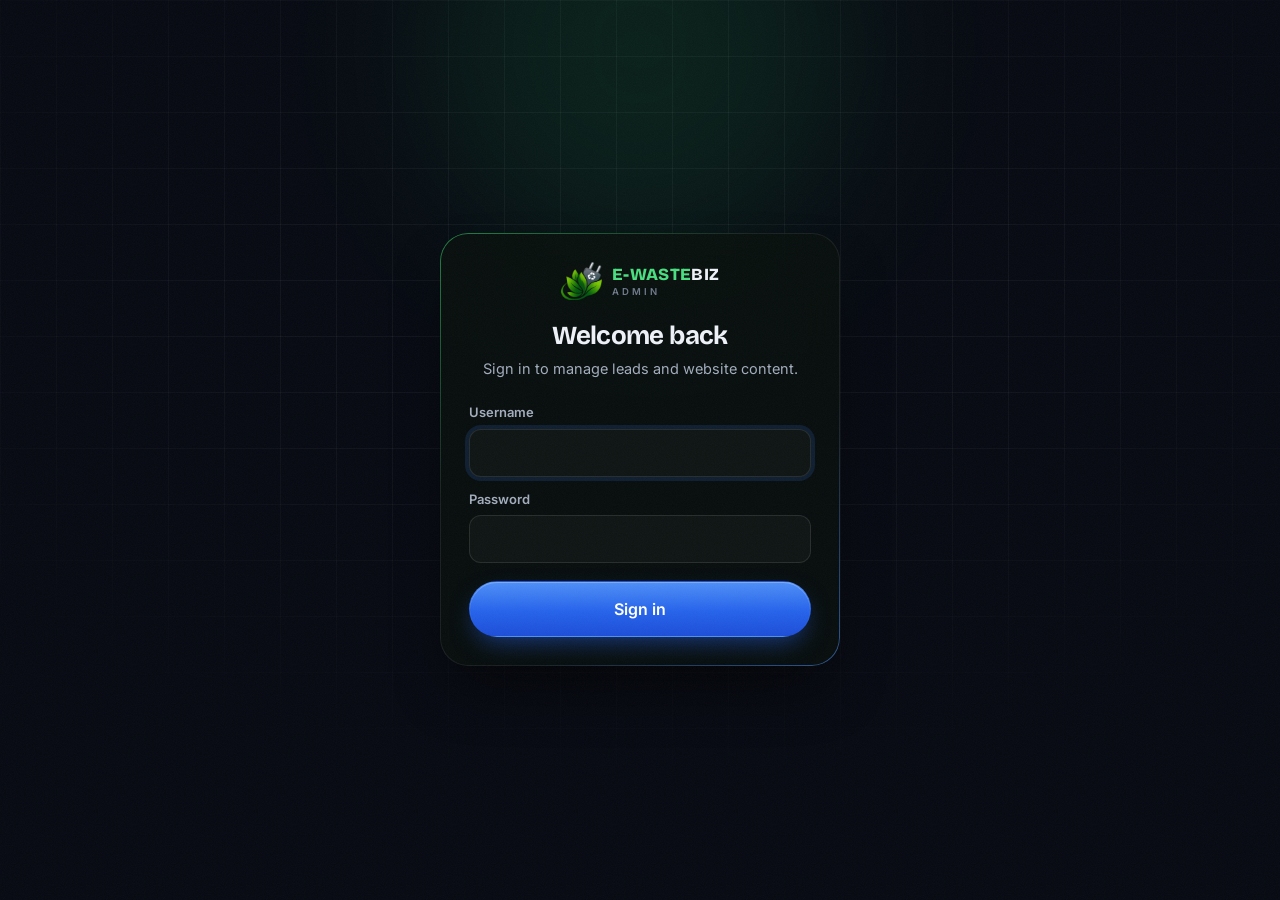
==== admin/index.html @ ce3c7e49 "first commit" ====
<!doctype html>
<html lang="en">
<head>
  <meta charset="utf-8">
  <meta name="viewport" content="width=device-width, initial-scale=1, viewport-fit=cover">
  <title>Admin · E-WasteBiz</title>
  <meta name="robots" content="noindex, nofollow">
  <link rel="icon" type="image/png" href="../assets/img/favicon.png">
  <script>var t="dark";try{t=localStorage.getItem("ewb-theme")||"dark"}catch(e){}document.documentElement.dataset.theme=t</script>
  <link rel="preconnect" href="https://fonts.googleapis.com">
  <link rel="preconnect" href="https://fonts.gstatic.com" crossorigin>
  <link href="https://fonts.googleapis.com/css2?family=Bricolage+Grotesque:opsz,wght@12..96,600;12..96,700;12..96,800&family=Instrument+Serif:ital@0;1&family=Inter:wght@400;500;600;700&display=swap" rel="stylesheet">
  <link rel="stylesheet" href="../assets/css/style.css">
  <link rel="stylesheet" href="../assets/css/admin.css">
</head>
<body class="admin" data-page="admin">

  <!-- Login -->
  <section class="login-wrap" id="login" hidden>
    <div class="bg-grid"></div>
    <div class="glow-orb" style="width:420px;height:420px;left:50%;top:-160px;transform:translateX(-50%);background:rgba(34,197,94,.22)"></div>
    <div class="form-card login-card">
      <a class="brand" href="../index.html">
        <img class="logo-l" src="../assets/img/logo-icon.png" alt="" width="40">
        <img class="logo-d" src="../assets/img/logo-icon-dark.png" alt="" width="40">
        <span class="brand-text"><b>E-WASTE<span>BIZ</span></b><small>Admin</small></span>
      </a>
      <h1>Welcome back</h1>
      <p class="sub">Sign in to manage leads and website content.</p>
      <form id="loginForm" novalidate>
        <div class="field"><label for="lu">Username</label><input class="input" id="lu" name="username" autocomplete="username" required></div>
        <div class="field"><label for="lp">Password</label><input class="input" id="lp" name="password" type="password" autocomplete="current-password" required></div>
        <button class="btn btn--primary btn--lg btn--block" type="submit" style="margin-top:18px"><span class="spinner"></span>Sign in</button>
        <div class="form-msg" role="alert"></div>
      </form>
    </div>
  </section>

  <!-- App -->
  <div class="shell" id="app" hidden>
    <aside class="side">
      <a class="brand" href="../index.html" target="_blank" rel="noopener">
        <img class="logo-l" src="../assets/img/logo-icon.png" alt="" width="36">
        <img class="logo-d" src="../assets/img/logo-icon-dark.png" alt="" width="36">
        <span class="brand-text"><b>E-WASTE<span>BIZ</span></b><small>Admin panel</small></span>
      </a>
      <div class="side-label">Sales</div>
      <a class="tab" href="#overview" data-tab="overview"></a>
      <a class="tab" href="#leads" data-tab="leads"></a>
      <div class="side-label">Website</div>
      <a class="tab" href="#content" data-tab="content"></a>
      <a class="tab" href="#certificates" data-tab="certificates"></a>
      <a class="tab" href="#testimonials" data-tab="testimonials"></a>
      <a class="tab" href="#faqs" data-tab="faqs"></a>
      <a class="tab" href="#clients" data-tab="clients"></a>
      <a class="tab" href="#partners" data-tab="partners"></a>
      <a class="tab" href="#gallery" data-tab="gallery"></a>
      <div class="side-label">Account</div>
      <a class="tab" href="#settings" data-tab="settings"></a>
      <div class="side-foot">
        <a class="btn btn--ghost btn--sm btn--block" href="../index.html" target="_blank" rel="noopener">View website ↗</a>
        <button class="btn btn--ghost btn--sm btn--block" id="logout" type="button">Log out</button>
      </div>
    </aside>

    <div class="main">
      <header class="topbar">
        <h1 id="viewTitle">Overview</h1>
        <div class="actions">
          <button class="btn btn--ghost btn--sm hide-m" id="refresh" type="button">Refresh</button>
          <button class="icon-btn theme-toggle" type="button" aria-label="Toggle dark mode"></button>
          <a class="icon-btn" href="../index.html" target="_blank" rel="noopener" aria-label="View website" id="viewSite"></a>
          <button class="icon-btn" id="logoutM" type="button" aria-label="Log out" style="display:none"></button>
        </div>
      </header>
      <div class="content" id="view"></div>
    </div>
    <nav class="mob-tabs" id="mobTabs"></nav>
  </div>

  <aside class="drawer" id="drawer" aria-hidden="true"></aside>
  <div class="drawer-bg" id="drawerBg"></div>
  <div class="chart-tip" id="tip"></div>
  <div class="toasts" id="toasts"></div>

  <script src="../assets/js/main.js"></script>
  <script src="../assets/js/admin.js" defer></script>
</body>
</html>
---- assets/css/style.css ----
/* =========================================================
   E-WasteBiz Enterprises — Design System
   Light / Dark themes · Aceternity-inspired components
   ========================================================= */

:root {
  --font-sans: "Inter", system-ui, -apple-system, "Segoe UI", Roboto, sans-serif;
  --font-display: "Bricolage Grotesque", "Inter", system-ui, sans-serif;

  --green-300: #86efac;
  --green-400: #4ade80;
  --green-500: #22c55e;
  --green-600: #16a34a;
  --green-700: #15803d;
  --lime: #84cc16;
  --blue-400: #60a5fa;
  --blue-500: #3b82f6;
  --blue-600: #2563eb;
  --teal: #14b8a6;

  --grad-brand: linear-gradient(120deg, #16a34a 0%, #22c55e 35%, #14b8a6 65%, #2563eb 100%);
  --grad-text: linear-gradient(100deg, #16a34a, #0ea5a4 50%, #2563eb);

  --radius-sm: 10px;
  --radius: 16px;
  --radius-lg: 24px;
  --radius-xl: 32px;

  --container: 1200px;
  --nav-h: 72px;
  --callbar-h: 0px;
  --ease: cubic-bezier(.22, 1, .36, 1);

  /* Light theme (default) */
  --bg: #f7faf8;
  --bg-elev: #ffffff;
  --bg-soft: #eef4f0;
  --bg-inverse: #06110b;
  --text: #0b1510;
  --text-2: #3d4a43;
  --text-3: #6b7a72;
  --border: rgba(10, 30, 20, .09);
  --border-strong: rgba(10, 30, 20, .16);
  --grid-line: rgba(10, 40, 25, .07);
  --glass: rgba(255, 255, 255, .72);
  --shadow-sm: 0 1px 2px rgba(10, 30, 20, .06), 0 1px 1px rgba(10, 30, 20, .04);
  --shadow: 0 10px 30px -12px rgba(10, 40, 25, .18), 0 2px 6px rgba(10, 40, 25, .05);
  --shadow-lg: 0 30px 60px -20px rgba(10, 40, 25, .25);
  --accent: var(--green-600);
  --accent-soft: rgba(22, 163, 74, .1);
  --blue-soft: rgba(37, 99, 235, .1);
  --spot: rgba(22, 163, 74, .12);
  --logo-light: block;
  --logo-dark: none;
  color-scheme: light;
}

@media (prefers-color-scheme: dark) {
  :root:not([data-theme="light"]) {
    --bg: #040806;
    --bg-elev: #0a120e;
    --bg-soft: #0d1712;
    --bg-inverse: #f3f7f4;
    --text: #ecf3ee;
    --text-2: #a9b8af;
    --text-3: #75857c;
    --border: rgba(255, 255, 255, .08);
    --border-strong: rgba(255, 255, 255, .15);
    --grid-line: rgba(255, 255, 255, .055);
    --glass: rgba(8, 14, 11, .7);
    --shadow-sm: 0 1px 2px rgba(0, 0, 0, .4);
    --shadow: 0 10px 30px -12px rgba(0, 0, 0, .6);
    --shadow-lg: 0 30px 60px -20px rgba(0, 0, 0, .7);
    --accent: var(--green-400);
    --accent-soft: rgba(74, 222, 128, .1);
    --blue-soft: rgba(96, 165, 250, .12);
    --spot: rgba(74, 222, 128, .1);
    --logo-light: none;
    --logo-dark: block;
    color-scheme: dark;
  }
}

:root[data-theme="dark"] {
  --bg: #040806;
  --bg-elev: #0a120e;
  --bg-soft: #0d1712;
  --bg-inverse: #f3f7f4;
  --text: #ecf3ee;
  --text-2: #a9b8af;
  --text-3: #75857c;
  --border: rgba(255, 255, 255, .08);
  --border-strong: rgba(255, 255, 255, .15);
  --grid-line: rgba(255, 255, 255, .055);
  --glass: rgba(8, 14, 11, .7);
  --shadow-sm: 0 1px 2px rgba(0, 0, 0, .4);
  --shadow: 0 10px 30px -12px rgba(0, 0, 0, .6);
  --shadow-lg: 0 30px 60px -20px rgba(0, 0, 0, .7);
  --accent: var(--green-400);
  --accent-soft: rgba(74, 222, 128, .1);
  --blue-soft: rgba(96, 165, 250, .12);
  --spot: rgba(74, 222, 128, .1);
  --logo-light: none;
  --logo-dark: block;
  color-scheme: dark;
}

/* ---------- Base ---------- */
*, *::before, *::after { box-sizing: border-box; }
html { scroll-behavior: smooth; -webkit-text-size-adjust: 100%; }
body {
  margin: 0;
  font-family: var(--font-sans);
  font-size: 16px;
  line-height: 1.6;
  color: var(--text);
  background: var(--bg);
  -webkit-font-smoothing: antialiased;
  overflow-x: hidden;
  transition: background-color .35s var(--ease), color .35s var(--ease);
}
img, svg { max-width: 100%; display: block; }
a { color: inherit; text-decoration: none; }
button, input, select, textarea { font: inherit; color: inherit; }
::selection { background: rgba(34, 197, 94, .25); }

h1, h2, h3, h4 {
  font-family: var(--font-display);
  line-height: 1.1;
  letter-spacing: -.025em;
  margin: 0;
  font-weight: 700;
}
p { margin: 0; }

.container { width: 100%; max-width: var(--container); margin: 0 auto; padding: 0 20px; }
.section { padding: 110px 0; position: relative; }
.section--tight { padding: 70px 0; }
.section--soft { background: var(--bg-soft); }
.center { text-align: center; }
.sr-only { position: absolute; width: 1px; height: 1px; overflow: hidden; clip: rect(0 0 0 0); white-space: nowrap; }

.grad-text {
  background: var(--grad-text);
  -webkit-background-clip: text;
  background-clip: text;
  color: transparent;
}

/* ---------- Eyebrow / headings ---------- */
.eyebrow {
  display: inline-flex; align-items: center; gap: 8px;
  font-size: 13px; font-weight: 600; letter-spacing: .02em;
  color: var(--accent);
  padding: 6px 14px 6px 10px;
  border-radius: 999px;
  border: 1px solid var(--border);
  background: var(--bg-elev);
  box-shadow: var(--shadow-sm);
}
.eyebrow .dot {
  width: 8px; height: 8px; border-radius: 50%;
  background: var(--green-500);
  box-shadow: 0 0 0 4px rgba(34, 197, 94, .2);
  animation: pulse 2s infinite;
}
@keyframes pulse { 0%,100% { box-shadow: 0 0 0 0 rgba(34,197,94,.45); } 70% { box-shadow: 0 0 0 8px rgba(34,197,94,0); } }

.section-head { max-width: 720px; margin: 0 auto 56px; text-align: center; }
.section-head h2 { font-size: clamp(32px, 4.6vw, 52px); margin: 18px 0 16px; }
.section-head p { color: var(--text-2); font-size: 18px; }
.section-head--left { margin-left: 0; text-align: left; }

/* ---------- Buttons ---------- */
.btn {
  --h: 50px;
  position: relative;
  display: inline-flex; align-items: center; justify-content: center; gap: 10px;
  height: var(--h); padding: 0 24px;
  border-radius: 999px;
  font-weight: 600; font-size: 15px;
  border: 1px solid transparent;
  cursor: pointer;
  white-space: nowrap;
  transition: transform .25s var(--ease), box-shadow .25s var(--ease), background .25s, border-color .25s, color .25s;
}
.btn:active { transform: scale(.97); }
.btn svg { width: 18px; height: 18px; flex: none; }
.btn--primary {
  color: #fff;
  background: linear-gradient(180deg, #22c55e, #15803d);
  box-shadow: 0 1px 0 rgba(255,255,255,.25) inset, 0 10px 24px -8px rgba(22, 163, 74, .6);
}
.btn--primary:hover { transform: translateY(-2px); box-shadow: 0 1px 0 rgba(255,255,255,.25) inset, 0 16px 30px -10px rgba(22, 163, 74, .75); }
.btn--dark {
  color: var(--bg);
  background: var(--text);
}
.btn--dark:hover { transform: translateY(-2px); box-shadow: var(--shadow); }
.btn--ghost {
  background: var(--bg-elev);
  border-color: var(--border-strong);
  color: var(--text);
}
.btn--ghost:hover { border-color: var(--accent); color: var(--accent); }
.btn--sm { --h: 40px; padding: 0 16px; font-size: 14px; }
.btn--lg { --h: 56px; padding: 0 30px; font-size: 16px; }
.btn--block { width: 100%; }

/* Moving border (Aceternity) */
.btn-moving {
  position: relative;
  display: inline-flex;
  padding: 1.5px;
  border-radius: 999px;
  overflow: hidden;
  isolation: isolate;
}
.btn-moving::before {
  content: "";
  position: absolute; inset: -150%;
  background: conic-gradient(from 0deg, transparent 0 70%, #4ade80 80%, #3b82f6 90%, transparent 100%);
  animation: spin 3.2s linear infinite;
  z-index: -1;
}
.btn-moving .btn { background: var(--bg-elev); color: var(--text); border-color: var(--border); }
.btn-moving .btn:hover { color: var(--accent); }
@keyframes spin { to { transform: rotate(360deg); } }

/* ---------- Mobile call bar ---------- */
.callbar {
  display: none;
  position: fixed; top: 0; left: 0; right: 0;
  z-index: 60;
  height: 46px;
  background: linear-gradient(90deg, #15803d, #16a34a 50%, #1d4ed8);
  color: #fff;
  font-size: 14px; font-weight: 600;
}
.callbar .container { height: 100%; display: flex; align-items: center; justify-content: space-between; gap: 10px; }
.callbar a.num { display: inline-flex; align-items: center; gap: 8px; }
.callbar a.num svg { width: 16px; height: 16px; }
.callbar .call-now {
  background: #fff; color: #15803d;
  padding: 6px 14px; border-radius: 999px; font-size: 13px; font-weight: 700;
  display: inline-flex; align-items: center; gap: 6px;
  animation: ring 2.4s infinite;
}
@keyframes ring { 0%,80%,100% { transform: none; } 84% { transform: rotate(-5deg); } 88% { transform: rotate(5deg); } 92% { transform: rotate(-3deg); } }
@media (max-width: 860px) {
  :root { --callbar-h: 46px; }
  .callbar { display: block; }
}

/* ---------- Navbar (resizable, floating) ---------- */
.nav-wrap {
  position: fixed;
  top: calc(var(--callbar-h) + 14px);
  left: 0; right: 0;
  z-index: 50;
  pointer-events: none;
  transition: top .4s var(--ease);
}
.nav {
  pointer-events: auto;
  margin: 0 auto;
  width: min(var(--container), calc(100% - 28px));
  height: 64px;
  display: flex; align-items: center; justify-content: space-between; gap: 16px;
  padding: 0 10px 0 16px;
  border-radius: 20px;
  border: 1px solid transparent;
  transition: width .6s var(--ease), background .4s, border-color .4s, box-shadow .4s, border-radius .4s, height .4s;
}
.nav-wrap.is-scrolled { top: calc(var(--callbar-h) + 10px); }
.nav-wrap.is-scrolled .nav {
  width: min(880px, calc(100% - 20px));
  height: 58px;
  background: var(--glass);
  border-color: var(--border);
  box-shadow: var(--shadow);
  border-radius: 999px;
  backdrop-filter: saturate(160%) blur(16px);
  -webkit-backdrop-filter: saturate(160%) blur(16px);
}
.brand { display: flex; align-items: center; gap: 10px; flex: none; }
.brand img { height: 38px; width: auto; }
.brand .logo-l { display: var(--logo-light); }
.brand .logo-d { display: var(--logo-dark); }
.brand-text { display: flex; flex-direction: column; line-height: 1; }
.brand-text b {
  font-family: var(--font-display); font-size: 19px; letter-spacing: -.03em; font-weight: 800;
  color: var(--green-600);
}
:root[data-theme="dark"] .brand-text b { color: var(--green-400); }
@media (prefers-color-scheme: dark) { :root:not([data-theme="light"]) .brand-text b { color: var(--green-400); } }
.brand-text b span { color: var(--text); }
.brand-text small { font-size: 10.5px; color: var(--text-3); letter-spacing: .12em; text-transform: uppercase; margin-top: 4px; font-weight: 600; }

.nav-links { display: flex; align-items: center; gap: 2px; position: relative; }
.nav-links a {
  position: relative; z-index: 1;
  padding: 8px 14px; border-radius: 999px;
  font-size: 14.5px; font-weight: 500; color: var(--text-2);
  transition: color .2s;
}
.nav-links a:hover, .nav-links a.active { color: var(--text); }
.nav-hover-pill {
  position: absolute; z-index: 0; top: 0; height: 100%;
  border-radius: 999px; background: var(--bg-soft);
  opacity: 0; transition: left .3s var(--ease), width .3s var(--ease), opacity .2s;
  pointer-events: none;
}
.nav-actions { display: flex; align-items: center; gap: 8px; }
.icon-btn {
  width: 40px; height: 40px; border-radius: 50%;
  display: grid; place-items: center;
  border: 1px solid var(--border); background: var(--bg-elev);
  cursor: pointer; transition: transform .3s var(--ease), border-color .2s;
}
.icon-btn:hover { border-color: var(--border-strong); transform: rotate(-12deg); }
.icon-btn svg { width: 18px; height: 18px; }
.theme-toggle .sun { display: none; }
:root[data-theme="dark"] .theme-toggle .sun { display: block; }
:root[data-theme="dark"] .theme-toggle .moon { display: none; }
@media (prefers-color-scheme: dark) {
  :root:not([data-theme="light"]) .theme-toggle .sun { display: block; }
  :root:not([data-theme="light"]) .theme-toggle .moon { display: none; }
}
.nav-phone { display: inline-flex; align-items: center; gap: 8px; font-weight: 600; font-size: 14px; padding: 0 8px; color: var(--text); white-space: nowrap; }
@media (max-width: 1120px) { .nav-phone { display: none; } }
.nav-phone svg { width: 16px; height: 16px; color: var(--accent); }
.menu-btn { display: none; }

.mobile-menu {
  position: fixed; inset: 0; z-index: 70;
  background: var(--bg);
  padding: calc(var(--callbar-h) + 24px) 24px 24px;
  display: flex; flex-direction: column;
  opacity: 0; visibility: hidden;
  transform: translateY(-12px);
  transition: opacity .35s var(--ease), transform .35s var(--ease), visibility .35s;
}
.mobile-menu.open { opacity: 1; visibility: visible; transform: none; }
.mobile-menu .mm-head { display: flex; justify-content: space-between; align-items: center; margin-bottom: 28px; }
.mobile-menu nav a {
  display: block; font-family: var(--font-display); font-size: 30px; font-weight: 700;
  padding: 12px 0; border-bottom: 1px solid var(--border);
  opacity: 0; transform: translateY(10px);
  transition: opacity .4s var(--ease), transform .4s var(--ease), color .2s;
}
.mobile-menu.open nav a { opacity: 1; transform: none; }
.mobile-menu nav a:hover { color: var(--accent); }
.mobile-menu .mm-cta { margin-top: auto; display: grid; gap: 10px; }

@media (max-width: 980px) {
  .nav-links, .nav-phone { display: none; }
  .menu-btn { display: grid; }
}
@media (max-width: 860px) {
  .nav-actions .btn-cta { display: none; }
  .brand img { height: 32px; }
  .brand-text b { font-size: 17px; }
  .nav-wrap.is-scrolled .nav { border-radius: 18px; }
}

/* ---------- Backgrounds ---------- */
.bg-grid {
  position: absolute; inset: 0;
  background-image:
    linear-gradient(to right, var(--grid-line) 1px, transparent 1px),
    linear-gradient(to bottom, var(--grid-line) 1px, transparent 1px);
  background-size: 56px 56px;
  -webkit-mask-image: radial-gradient(ellipse 70% 60% at 50% 30%, #000 40%, transparent 100%);
  mask-image: radial-gradient(ellipse 70% 60% at 50% 30%, #000 40%, transparent 100%);
  pointer-events: none;
}
.bg-dots {
  position: absolute; inset: 0;
  background-image: radial-gradient(var(--grid-line) 1.3px, transparent 1.3px);
  background-size: 22px 22px;
  -webkit-mask-image: radial-gradient(ellipse 60% 60% at 50% 50%, #000 30%, transparent 100%);
  mask-image: radial-gradient(ellipse 60% 60% at 50% 50%, #000 30%, transparent 100%);
  pointer-events: none;
}
.spotlight {
  position: absolute; pointer-events: none;
  top: -40%; left: -10%;
  width: 140%; height: 170%;
  opacity: 0;
  animation: spotlight 2.2s var(--ease) .4s forwards;
}
@keyframes spotlight {
  0% { opacity: 0; transform: translate(-72%, -62%) scale(.5); }
  100% { opacity: 1; transform: translate(-50%, -40%) scale(1); }
}
.glow-orb {
  position: absolute; border-radius: 50%; filter: blur(80px); pointer-events: none;
  opacity: .55;
}

/* ---------- Hero ---------- */
.hero {
  position: relative;
  padding: calc(var(--callbar-h) + 150px) 0 90px;
  overflow: hidden;
  isolation: isolate;
}
.hero-inner {
  display: grid;
  grid-template-columns: 1.15fr .85fr;
  gap: 56px;
  align-items: center;
}
.hero h1 {
  font-size: clamp(40px, 6.2vw, 76px);
  margin: 22px 0 22px;
  font-weight: 800;
}
.hero .lead { font-size: clamp(17px, 1.6vw, 20px); color: var(--text-2); max-width: 600px; }
.hero-cta { display: flex; flex-wrap: wrap; gap: 12px; margin-top: 34px; }
.hero-trust { margin-top: 36px; display: flex; flex-wrap: wrap; gap: 10px 22px; color: var(--text-2); font-size: 14px; }
.hero-trust span { display: inline-flex; align-items: center; gap: 8px; }
.hero-trust svg { width: 18px; height: 18px; color: var(--accent); }

/* Flip words */
.flip-words { display: inline-block; position: relative; white-space: nowrap; }
.flip-words .fw { display: inline-block; }
.flip-words .fw .ch {
  display: inline-block; opacity: 0; filter: blur(8px); transform: translateY(10px);
  animation: chIn .5s var(--ease) forwards;
  /* gradient spans the whole word: each char shows its slice */
  background: var(--grad-text);
  background-size: var(--gw, 600px) 100%;
  background-position: calc(var(--gx, 0px) * -1) 0;
  -webkit-background-clip: text; background-clip: text; color: transparent;
}
.flip-words .fw.out { animation: wordOut .45s var(--ease) forwards; }
@keyframes chIn { to { opacity: 1; filter: blur(0); transform: none; } }
@keyframes wordOut { to { opacity: 0; filter: blur(8px); transform: translateY(-20px) scale(1.5); } }

/* Text generate */
.tg .w { display: inline-block; opacity: 0; filter: blur(10px); animation: chIn .7s var(--ease) forwards; }

/* Hero form card */
.form-card {
  position: relative;
  background: var(--bg-elev);
  border: 1px solid var(--border);
  border-radius: var(--radius-lg);
  padding: 28px;
  box-shadow: var(--shadow-lg);
}
.form-card::before {
  content: ""; position: absolute; inset: -1px; border-radius: inherit; padding: 1px;
  background: linear-gradient(140deg, rgba(34,197,94,.6), transparent 35%, transparent 65%, rgba(59,130,246,.55));
  -webkit-mask: linear-gradient(#000 0 0) content-box, linear-gradient(#000 0 0);
  -webkit-mask-composite: xor; mask-composite: exclude;
  pointer-events: none;
}
.form-card h3 { font-size: 24px; }
.form-card .sub { color: var(--text-2); font-size: 14.5px; margin: 6px 0 20px; }
.form-card .badge-row { display: flex; gap: 8px; margin-bottom: 16px; flex-wrap: wrap; }
.pill {
  display: inline-flex; align-items: center; gap: 6px;
  font-size: 12px; font-weight: 600;
  padding: 4px 10px; border-radius: 999px;
  background: var(--accent-soft); color: var(--accent);
}
.pill--blue { background: var(--blue-soft); color: var(--blue-500); }
.pill svg { width: 13px; height: 13px; flex: none; }

/* ---------- Forms ---------- */
.form-grid { display: grid; grid-template-columns: 1fr 1fr; gap: 12px; }
.form-grid .full { grid-column: 1 / -1; }
.field { display: flex; flex-direction: column; gap: 6px; }
.field label { font-size: 13px; font-weight: 600; color: var(--text-2); }
.field label .req { color: #ef4444; }
.input, .select, .textarea {
  width: 100%;
  height: 48px;
  padding: 0 14px;
  border-radius: 12px;
  border: 1px solid var(--border-strong);
  background: var(--bg);
  outline: none;
  font-size: 15px;
  transition: border-color .2s, box-shadow .2s, background .2s;
}
.textarea { height: auto; min-height: 96px; padding: 12px 14px; resize: vertical; }
.select { appearance: none; -webkit-appearance: none; background-image: url("data:image/svg+xml,%3Csvg xmlns='http://www.w3.org/2000/svg' width='16' height='16' fill='none' stroke='%2378857c' stroke-width='2' viewBox='0 0 24 24'%3E%3Cpath d='m6 9 6 6 6-6'/%3E%3C/svg%3E"); background-repeat: no-repeat; background-position: right 14px center; padding-right: 38px; }
.input:focus, .select:focus, .textarea:focus { border-color: var(--green-500); box-shadow: 0 0 0 4px rgba(34, 197, 94, .15); }
.input.invalid, .select.invalid { border-color: #ef4444; box-shadow: 0 0 0 4px rgba(239, 68, 68, .12); }
.hp { position: absolute !important; left: -9999px !important; width: 1px; height: 1px; opacity: 0; }
.form-note { font-size: 12.5px; color: var(--text-3); margin-top: 12px; display: flex; gap: 6px; align-items: center; }
.form-note svg { width: 14px; height: 14px; flex: none; color: var(--accent); }
.form-msg { margin-top: 12px; font-size: 14px; padding: 10px 14px; border-radius: 10px; display: none; }
.form-msg.err { display: block; background: rgba(239,68,68,.1); color: #ef4444; }
.form-msg.ok { display: block; background: var(--accent-soft); color: var(--accent); }
.btn .spinner { width: 18px; height: 18px; border: 2px solid rgba(255,255,255,.4); border-top-color: #fff; border-radius: 50%; animation: spin .7s linear infinite; display: none; }
.btn.loading .spinner { display: block; }
.btn.loading .lbl-icon { display: none; }

/* ---------- Marquee ---------- */
.marquee {
  position: relative; overflow: hidden;
  -webkit-mask-image: linear-gradient(90deg, transparent, #000 10%, #000 90%, transparent);
  mask-image: linear-gradient(90deg, transparent, #000 10%, #000 90%, transparent);
}
.marquee-track { display: flex; gap: 14px; width: max-content; animation: marquee 40s linear infinite; }
.marquee:hover .marquee-track { animation-play-state: paused; }
.marquee--rev .marquee-track { animation-direction: reverse; }
@keyframes marquee { to { transform: translateX(calc(-50% - 7px)); } }
.chip {
  display: inline-flex; align-items: center; gap: 10px;
  padding: 12px 20px; border-radius: 999px;
  background: var(--bg-elev); border: 1px solid var(--border);
  font-weight: 600; font-size: 15px; white-space: nowrap;
  box-shadow: var(--shadow-sm);
}
.chip svg { width: 20px; height: 20px; color: var(--accent); }
.strip { padding: 28px 0 10px; display: grid; gap: 14px; }
.strip-label { text-align: center; font-size: 13px; color: var(--text-3); letter-spacing: .14em; text-transform: uppercase; font-weight: 600; margin-bottom: 8px; }

/* ---------- Stats ---------- */
.stats {
  display: grid; grid-template-columns: repeat(4, 1fr);
  border: 1px solid var(--border); border-radius: var(--radius-lg);
  background: var(--bg-elev);
  overflow: hidden;
}
.stat { padding: 34px 28px; border-right: 1px solid var(--border); position: relative; }
.stat:last-child { border-right: 0; }
.stat b { font-family: var(--font-display); font-size: clamp(34px, 4vw, 48px); font-weight: 800; letter-spacing: -.03em; display: block; line-height: 1; }
.stat > span { display: block; color: var(--text-2); margin-top: 10px; font-size: 15px; }
@media (max-width: 860px) {
  .stats { grid-template-columns: 1fr 1fr; }
  .stat:nth-child(2) { border-right: 0; }
  .stat:nth-child(-n+2) { border-bottom: 1px solid var(--border); }
}

/* ---------- Spotlight cards / Bento ---------- */
.card {
  position: relative;
  background: var(--bg-elev);
  border: 1px solid var(--border);
  border-radius: var(--radius-lg);
  padding: 28px;
  overflow: hidden;
  isolation: isolate;
  transition: border-color .3s, transform .4s var(--ease), box-shadow .4s var(--ease);
}
.card::after {
  content: ""; position: absolute; inset: 0; z-index: -1; pointer-events: none;
  background: radial-gradient(420px circle at var(--mx, 50%) var(--my, 50%), var(--spot), transparent 45%);
  opacity: 0; transition: opacity .35s;
}
.card:hover::after { opacity: 1; }
.card:hover { border-color: var(--border-strong); transform: translateY(-4px); box-shadow: var(--shadow); }
.card h3 { font-size: 22px; margin: 18px 0 10px; }
.card p { color: var(--text-2); font-size: 15.5px; }
.card-icon {
  width: 52px; height: 52px; border-radius: 14px;
  display: grid; place-items: center;
  background: var(--accent-soft); color: var(--accent);
  border: 1px solid var(--border);
}
.card-icon svg { width: 26px; height: 26px; }
.card-icon--blue { background: var(--blue-soft); color: var(--blue-500); }
.card ul.ticks { list-style: none; padding: 0; margin: 18px 0 0; display: grid; gap: 8px; }
.ticks li { display: flex; gap: 10px; font-size: 14.5px; color: var(--text-2); }
.ticks li::before {
  content: ""; flex: none; width: 18px; height: 18px; margin-top: 2px; border-radius: 50%;
  background: var(--accent-soft) url("data:image/svg+xml,%3Csvg xmlns='http://www.w3.org/2000/svg' viewBox='0 0 24 24' fill='none' stroke='%2322c55e' stroke-width='3'%3E%3Cpath d='m5 12 5 5L20 7'/%3E%3C/svg%3E") center / 11px no-repeat;
}
.card-link { margin-top: 20px; display: inline-flex; align-items: center; gap: 6px; font-weight: 600; font-size: 14.5px; color: var(--accent); }
.card-link svg { width: 16px; height: 16px; transition: transform .25s; }
.card:hover .card-link svg { transform: translateX(4px); }
.card-num { position: absolute; top: 22px; right: 26px; font-family: var(--font-display); font-weight: 800; font-size: 54px; color: var(--border-strong); line-height: 1; }

.bento { display: grid; grid-template-columns: repeat(6, 1fr); gap: 16px; }
.bento > .card:nth-child(1) { grid-column: span 4; }
.bento > .card:nth-child(2) { grid-column: span 2; }
.bento > .card:nth-child(3) { grid-column: span 2; }
.bento > .card:nth-child(4) { grid-column: span 4; }
.bento-visual { margin-top: 22px; display: flex; flex-wrap: wrap; gap: 8px; }
.bento-visual .tag {
  font-size: 13px; font-weight: 600; padding: 7px 12px; border-radius: 10px;
  background: var(--bg-soft); border: 1px solid var(--border); color: var(--text-2);
}
.grid-3 { display: grid; grid-template-columns: repeat(3, 1fr); gap: 16px; }
.grid-4 { display: grid; grid-template-columns: repeat(4, 1fr); gap: 16px; }
.grid-2 { display: grid; grid-template-columns: repeat(2, 1fr); gap: 16px; }
@media (max-width: 980px) {
  .bento { grid-template-columns: 1fr 1fr; }
  .bento > .card:nth-child(n) { grid-column: span 1; }
  .grid-3, .grid-4 { grid-template-columns: 1fr 1fr; }
}
@media (max-width: 640px) {
  .bento, .grid-3, .grid-4, .grid-2 { grid-template-columns: 1fr; }
}

/* ---------- Process / tracing beam ---------- */
.process { position: relative; max-width: 860px; margin: 0 auto; padding-left: 64px; }
.beam-track {
  position: absolute; left: 22px; top: 10px; bottom: 10px; width: 2px;
  background: var(--border);
  border-radius: 2px;
}
.beam-fill {
  position: absolute; left: 0; top: 0; width: 100%; height: 0%;
  background: linear-gradient(180deg, #22c55e, #14b8a6, #3b82f6);
  border-radius: 2px;
  box-shadow: 0 0 12px rgba(34, 197, 94, .6);
}
.step { position: relative; padding: 0 0 46px; }
.step:last-child { padding-bottom: 0; }
.step-dot {
  position: absolute; left: -64px; top: 0;
  width: 46px; height: 46px; border-radius: 50%;
  background: var(--bg-elev); border: 1px solid var(--border-strong);
  display: grid; place-items: center;
  font-family: var(--font-display); font-weight: 800; font-size: 16px;
  transition: background .4s, color .4s, border-color .4s, box-shadow .4s;
}
.step.lit .step-dot { background: var(--green-600); color: #fff; border-color: var(--green-500); box-shadow: 0 0 0 6px rgba(34, 197, 94, .15); }
.step h3 { font-size: 24px; margin-bottom: 8px; padding-top: 8px; }
.step p { color: var(--text-2); }
.step .meta { margin-top: 12px; display: flex; gap: 8px; flex-wrap: wrap; }

/* ---------- Items we buy ---------- */
.items { display: grid; grid-template-columns: repeat(auto-fill, minmax(170px, 1fr)); gap: 12px; }
.item {
  display: flex; align-items: center; gap: 12px;
  padding: 16px; border-radius: 14px;
  background: var(--bg-elev); border: 1px solid var(--border);
  font-weight: 600; font-size: 14.5px;
  transition: border-color .25s, transform .3s var(--ease);
}
.item:hover { border-color: var(--green-500); transform: translateY(-2px); }
.item svg { width: 22px; height: 22px; color: var(--accent); flex: none; }

/* ---------- Industries ---------- */
.ind {
  display: flex; flex-direction: column; justify-content: space-between;
  min-height: 190px;
}
.ind h3 { font-size: 20px; margin: 0 0 6px; }

/* ---------- Certificates ---------- */
.cert {
  display: flex; flex-direction: column; gap: 0; padding: 0;
}
.cert-media {
  aspect-ratio: 4 / 3;
  background: var(--bg-soft);
  border-bottom: 1px solid var(--border);
  display: grid; place-items: center;
  position: relative; overflow: hidden;
}
.cert-media img { width: 100%; height: 100%; object-fit: contain; padding: 14px; transition: transform .5s var(--ease); }
.cert:hover .cert-media img { transform: scale(1.04); }
.cert-doc {
  width: 46%; aspect-ratio: 3/4; border-radius: 8px;
  background: var(--bg-elev); border: 1px solid var(--border-strong);
  box-shadow: var(--shadow);
  display: flex; flex-direction: column; align-items: center; justify-content: center; gap: 8px;
  padding: 12px; text-align: center;
  transform: rotate(-3deg);
  transition: transform .5s var(--ease);
}
.cert:hover .cert-doc { transform: rotate(0) scale(1.04); }
.cert-doc svg { width: 34px; height: 34px; color: var(--accent); }
.cert-doc i { display: block; height: 4px; border-radius: 4px; background: var(--border-strong); width: 70%; }
.cert-doc i:nth-of-type(2) { width: 50%; }
.cert-body { padding: 22px; }
.cert-body h3 { font-size: 18px; margin: 0 0 6px; }
.cert-body p { font-size: 14px; }
.cert-body .pill { margin-top: 12px; }
.cert[data-img] { cursor: zoom-in; }

.lightbox {
  position: fixed; inset: 0; z-index: 90;
  background: rgba(0,0,0,.8); backdrop-filter: blur(6px);
  display: none; align-items: center; justify-content: center; padding: 24px;
}
.lightbox.open { display: flex; }
.lightbox img { max-height: 90vh; max-width: 92vw; border-radius: 10px; box-shadow: 0 30px 80px rgba(0,0,0,.6); background: #fff; }
.lightbox button { position: absolute; top: 18px; right: 18px; background: #fff; color: #000; border: 0; }

/* ---------- Testimonials (infinite moving cards) ---------- */
.tcard {
  width: 380px; flex: none;
  padding: 26px; border-radius: var(--radius-lg);
  background: var(--bg-elev); border: 1px solid var(--border);
  white-space: normal;
}
.tcard p { color: var(--text); font-size: 15.5px; }
.tcard .who { margin-top: 18px; display: flex; align-items: center; gap: 12px; }
.tcard .av {
  width: 40px; height: 40px; border-radius: 50%; display: grid; place-items: center;
  background: var(--grad-brand); color: #fff; font-weight: 700;
}
.tcard .who b { display: block; font-size: 14.5px; }
.tcard .who small { color: var(--text-3); font-size: 13px; }
.stars { color: #f59e0b; letter-spacing: 2px; font-size: 14px; margin-bottom: 10px; }
@media (max-width: 640px) { .tcard { width: 300px; } }

/* ---------- Areas ---------- */
.areas { display: flex; flex-wrap: wrap; gap: 10px; justify-content: center; }
.area {
  display: inline-flex; align-items: center; gap: 8px;
  padding: 12px 20px; border-radius: 999px;
  background: var(--bg-elev); border: 1px solid var(--border);
  font-weight: 600;
}
.area svg { width: 18px; height: 18px; color: var(--accent); }

/* ---------- FAQ ---------- */
.faq { max-width: 820px; margin: 0 auto; display: grid; gap: 10px; }
.faq details {
  background: var(--bg-elev); border: 1px solid var(--border); border-radius: 16px;
  transition: border-color .25s;
}
.faq details[open] { border-color: var(--border-strong); }
.faq summary {
  list-style: none; cursor: pointer;
  padding: 20px 22px; font-weight: 600; font-size: 16.5px;
  display: flex; justify-content: space-between; gap: 16px; align-items: center;
}
.faq summary::-webkit-details-marker { display: none; }
.faq summary .pm { width: 28px; height: 28px; flex: none; border-radius: 50%; display: grid; place-items: center; background: var(--bg-soft); transition: transform .3s var(--ease), background .3s; }
.faq summary .pm svg { width: 14px; height: 14px; }
.faq details[open] summary .pm { transform: rotate(45deg); background: var(--accent-soft); color: var(--accent); }
.faq .ans { padding: 0 22px 20px; color: var(--text-2); }

/* ---------- CTA with beams ---------- */
.cta-box {
  position: relative; overflow: hidden; isolation: isolate;
  border-radius: var(--radius-xl);
  padding: 80px 40px;
  text-align: center;
  background: #04100a;
  color: #ecf3ee;
  border: 1px solid rgba(255,255,255,.08);
}
.cta-box h2 { font-size: clamp(32px, 4.8vw, 56px); max-width: 820px; margin: 0 auto 16px; }
.cta-box p { color: #a9b8af; max-width: 620px; margin: 0 auto; font-size: 18px; }
.cta-box .hero-cta { justify-content: center; }
.cta-box .btn--ghost { background: rgba(255,255,255,.06); border-color: rgba(255,255,255,.18); color: #fff; }
.cta-box .btn--ghost:hover { border-color: #4ade80; color: #4ade80; }
.beams { position: absolute; inset: 0; z-index: -1; width: 100%; height: 100%; }
.beams path.base { stroke: rgba(255,255,255,.05); }
.beams path.run { stroke-dasharray: 60 900; animation: beam 6s linear infinite; }
@keyframes beam { from { stroke-dashoffset: 960; } to { stroke-dashoffset: 0; } }
.cta-box .lamp {
  position: absolute; top: -120px; left: 50%; transform: translateX(-50%);
  width: 70%; height: 240px; z-index: -1;
  background: radial-gradient(ellipse at center, rgba(34,197,94,.45), transparent 65%);
  filter: blur(20px);
}

/* ---------- Page hero (inner pages) ---------- */
.page-hero {
  position: relative; overflow: hidden; isolation: isolate;
  padding: calc(var(--callbar-h) + 160px) 0 80px;
  text-align: center;
}
.page-hero h1 { font-size: clamp(38px, 5.6vw, 66px); margin: 20px auto 18px; max-width: 900px; font-weight: 800; }
.page-hero p { color: var(--text-2); font-size: 19px; max-width: 680px; margin: 0 auto; }
.crumbs { font-size: 13.5px; color: var(--text-3); margin-top: 22px; }
.crumbs a:hover { color: var(--accent); }

/* ---------- Split / content ---------- */
.split { display: grid; grid-template-columns: 1fr 1fr; gap: 60px; align-items: center; }
.split h2 { font-size: clamp(30px, 4vw, 46px); margin: 18px 0 18px; }
.split p + p { margin-top: 14px; }
.split p { color: var(--text-2); font-size: 17px; }
@media (max-width: 900px) { .split { grid-template-columns: 1fr; gap: 36px; } }
.visual-card {
  position: relative; border-radius: var(--radius-xl); overflow: hidden;
  border: 1px solid var(--border); background: var(--bg-elev);
  aspect-ratio: 1 / 1; display: grid; place-items: center; isolation: isolate;
}
.orbit { position: relative; width: 78%; aspect-ratio: 1; }
.orbit .ring { position: absolute; inset: 0; border: 1px dashed var(--border-strong); border-radius: 50%; animation: spin 40s linear infinite; }
.orbit .ring:nth-child(2) { inset: 16%; animation-duration: 28s; animation-direction: reverse; }
.orbit .ring:nth-child(3) { inset: 32%; animation-duration: 18s; }
.orbit .core {
  position: absolute; inset: 38%; border-radius: 50%;
  background: var(--bg-elev); border: 1px solid var(--border-strong);
  display: grid; place-items: center; box-shadow: 0 0 60px rgba(34,197,94,.25);
}
.orbit .core img { width: 70%; }
.orbit .core .logo-l { display: var(--logo-light); }
.orbit .core .logo-d { display: var(--logo-dark); }
.orbit .node {
  position: absolute; width: 50px; height: 50px; border-radius: 14px;
  background: var(--bg-elev); border: 1px solid var(--border-strong);
  display: grid; place-items: center; box-shadow: var(--shadow);
  animation: float 5s ease-in-out infinite;
}
.orbit .node svg { width: 24px; height: 24px; color: var(--accent); }
@keyframes float { 0%,100% { transform: translateY(0); } 50% { transform: translateY(-8px); } }

/* ---------- Contact ---------- */
.contact-grid { display: grid; grid-template-columns: .9fr 1.1fr; gap: 24px; align-items: start; }
.contact-list { display: grid; gap: 12px; }
.c-item { display: flex; gap: 16px; align-items: flex-start; }
.c-item .card-icon { width: 46px; height: 46px; flex: none; }
.c-item small { display: block; color: var(--text-3); font-size: 13px; font-weight: 600; text-transform: uppercase; letter-spacing: .08em; }
.c-item a, .c-item div > span { font-weight: 600; font-size: 16.5px; word-break: break-word; }
.c-item a:hover { color: var(--accent); }
@media (max-width: 900px) { .contact-grid { grid-template-columns: 1fr; } }

/* ---------- Footer ---------- */
.footer {
  position: relative; overflow: hidden;
  border-top: 1px solid var(--border);
  padding: 80px 0 30px;
  background: var(--bg);
}
.footer-grid { display: grid; grid-template-columns: 1.4fr 1fr 1fr 1.2fr; gap: 40px; }
.footer h4 { font-family: var(--font-sans); font-size: 13px; text-transform: uppercase; letter-spacing: .12em; color: var(--text-3); margin-bottom: 16px; font-weight: 700; }
.footer ul { list-style: none; margin: 0; padding: 0; display: grid; gap: 10px; }
.footer a { color: var(--text-2); font-size: 15px; transition: color .2s; }
.footer a:hover { color: var(--accent); }
.footer .about { color: var(--text-2); font-size: 15px; margin-top: 16px; max-width: 340px; }
.footer-bottom {
  margin-top: 60px; padding-top: 24px; border-top: 1px solid var(--border);
  display: flex; justify-content: space-between; flex-wrap: wrap; gap: 12px;
  color: var(--text-3); font-size: 14px;
}
.footer-word {
  font-family: var(--font-display); font-weight: 800;
  font-size: clamp(60px, 15vw, 210px);
  letter-spacing: -.05em; line-height: .8;
  text-align: center; margin-top: 50px;
  background: linear-gradient(180deg, var(--border-strong), transparent 85%);
  -webkit-background-clip: text; background-clip: text; color: transparent;
  user-select: none; white-space: nowrap;
}
@media (max-width: 900px) { .footer-grid { grid-template-columns: 1fr 1fr; } }
@media (max-width: 560px) { .footer-grid { grid-template-columns: 1fr; } }

/* ---------- Floating buttons ---------- */
.fab-wa {
  position: fixed; right: 18px; bottom: 18px; z-index: 55;
  width: 58px; height: 58px; border-radius: 50%;
  background: #25d366; color: #fff;
  display: grid; place-items: center;
  box-shadow: 0 12px 28px -8px rgba(37, 211, 102, .7);
  transition: transform .3s var(--ease);
}
.fab-wa:hover { transform: scale(1.08); }
.fab-wa svg { width: 30px; height: 30px; }
.fab-wa::after {
  content: ""; position: absolute; inset: 0; border-radius: 50%;
  border: 2px solid #25d366; animation: ping 2s infinite;
}
@keyframes ping { 0% { transform: scale(1); opacity: .8; } 100% { transform: scale(1.6); opacity: 0; } }

/* ---------- Reveal ---------- */
.reveal { opacity: 0; transform: translateY(26px); filter: blur(6px); transition: opacity .9s var(--ease), transform .9s var(--ease), filter .9s var(--ease); }
.reveal.in { opacity: 1; transform: none; filter: none; }
.reveal[data-d="1"] { transition-delay: .08s; }
.reveal[data-d="2"] { transition-delay: .16s; }
.reveal[data-d="3"] { transition-delay: .24s; }
.reveal[data-d="4"] { transition-delay: .32s; }

/* ---------- Responsive hero ---------- */
@media (max-width: 980px) {
  .hero-inner { grid-template-columns: 1fr; gap: 40px; }
  .hero { padding-top: calc(var(--callbar-h) + 120px); }
  .section { padding: 80px 0; }
}
@media (max-width: 560px) {
  .form-grid { grid-template-columns: 1fr; }
  .form-card { padding: 22px; }
  .hero-cta .btn, .hero-cta .btn-moving { flex: 1 1 100%; }
  .hero-cta .btn-moving .btn { width: 100%; }
  .cta-box { padding: 60px 22px; }
  .section-head { margin-bottom: 40px; }
}

/* ---------- Thank you ---------- */
.ty { min-height: 100vh; display: grid; place-items: center; text-align: center; padding: 140px 20px 80px; position: relative; overflow: hidden; }
.ty .check {
  width: 88px; height: 88px; border-radius: 50%; margin: 0 auto 26px;
  background: var(--accent-soft); color: var(--accent);
  display: grid; place-items: center;
  box-shadow: 0 0 0 10px rgba(34,197,94,.08);
}
.ty .check svg { width: 44px; height: 44px; stroke-dasharray: 30; stroke-dashoffset: 30; animation: draw .8s .3s var(--ease) forwards; }
@keyframes draw { to { stroke-dashoffset: 0; } }

/* Legal */
.prose { max-width: 780px; margin: 0 auto; color: var(--text-2); }
.prose h2 { color: var(--text); font-size: 26px; margin: 36px 0 12px; }
.prose p, .prose li { font-size: 16.5px; }
.prose p + p { margin-top: 12px; }

@media (prefers-reduced-motion: reduce) {
  *, *::before, *::after { animation-duration: .01ms !important; animation-iteration-count: 1 !important; transition-duration: .01ms !important; }
  .reveal { opacity: 1; transform: none; filter: none; }
}

/* =========================================================
   PREMIUM LAYER — typography, aurora, glow borders, carousels
   ========================================================= */
:root { --font-serif: "Instrument Serif", Georgia, serif; --radius-lg: 28px; }

/* Grain texture */
body::after {
  content: ""; position: fixed; inset: 0; z-index: 100; pointer-events: none; opacity: .035;
  background-image: url("data:image/svg+xml,%3Csvg xmlns='http://www.w3.org/2000/svg' width='160' height='160'%3E%3Cfilter id='n'%3E%3CfeTurbulence type='fractalNoise' baseFrequency='.9' numOctaves='3' stitchTiles='stitch'/%3E%3C/filter%3E%3Crect width='100%25' height='100%25' filter='url(%23n)'/%3E%3C/svg%3E");
}

/* Serif italic accents in headlines */
.hero h1 .flip-words, .section-head h2 .grad-text, .split h2 .grad-text, .page-hero h1 .grad-text, .cta-box h2 .grad-text, .hero h1 em {
  font-family: var(--font-serif); font-style: italic; font-weight: 400; letter-spacing: -.01em;
  padding-right: .06em;
}
.hero h1 { font-size: clamp(42px, 6.4vw, 84px); letter-spacing: -.045em; line-height: 1.02; }
.hero h1 .flip-words { font-size: 1.12em; line-height: 1; }
.section-head h2, .split h2 { letter-spacing: -.04em; }
.section-head h2 .grad-text, .split h2 .grad-text { font-size: 1.08em; }

/* Aurora behind hero */
.aurora { position: absolute; inset: -20% -10% auto; height: 120%; z-index: -1; pointer-events: none; filter: blur(70px) saturate(140%); opacity: .55; }
.aurora span { position: absolute; border-radius: 50%; mix-blend-mode: normal; animation: aur 18s ease-in-out infinite alternate; }
.aurora span:nth-child(1) { width: 46vw; height: 46vw; left: -6vw; top: 0; background: radial-gradient(circle, rgba(34,197,94,.55), transparent 65%); }
.aurora span:nth-child(2) { width: 40vw; height: 40vw; right: -4vw; top: 6vw; background: radial-gradient(circle, rgba(37,99,235,.45), transparent 65%); animation-duration: 22s; animation-delay: -6s; }
.aurora span:nth-child(3) { width: 34vw; height: 34vw; left: 34vw; top: 18vw; background: radial-gradient(circle, rgba(20,184,166,.4), transparent 65%); animation-duration: 26s; animation-delay: -12s; }
@keyframes aur { 0% { transform: translate(0,0) scale(1); } 50% { transform: translate(6vw,4vw) scale(1.15); } 100% { transform: translate(-4vw,2vw) scale(.95); } }
:root[data-theme="dark"] .aurora { opacity: .4; }
@media (prefers-color-scheme: dark) { :root:not([data-theme="light"]) .aurora { opacity: .4; } }

/* Gradient hairline under hero */
.hero::after { content: ""; position: absolute; left: 0; right: 0; bottom: 0; height: 1px; background: linear-gradient(90deg, transparent, var(--border-strong), transparent); }

/* Buttons: shimmer */
.btn--primary { overflow: hidden; }
.btn--primary::after {
  content: ""; position: absolute; top: 0; left: -60%; width: 40%; height: 100%;
  background: linear-gradient(100deg, transparent, rgba(255,255,255,.45), transparent);
  transform: skewX(-20deg); transition: left .7s var(--ease);
}
.btn--primary:hover::after { left: 130%; }
.btn--primary { background: linear-gradient(180deg, #2fd16a 0%, #16a34a 55%, #12873d 100%); }

/* Cards: glow border following cursor */
.card { border-radius: var(--radius-lg); background: linear-gradient(180deg, var(--bg-elev), color-mix(in srgb, var(--bg-elev) 92%, var(--bg-soft))); }
.card::before {
  content: ""; position: absolute; inset: 0; border-radius: inherit; padding: 1px; pointer-events: none; z-index: 1;
  background: radial-gradient(260px circle at var(--mx, 50%) var(--my, 50%), rgba(34,197,94,.9), rgba(59,130,246,.6) 40%, transparent 70%);
  -webkit-mask: linear-gradient(#000 0 0) content-box, linear-gradient(#000 0 0); -webkit-mask-composite: xor; mask-composite: exclude;
  opacity: 0; transition: opacity .35s;
}
.card:hover::before { opacity: 1; }
.card-icon {
  background: linear-gradient(145deg, var(--accent-soft), transparent);
  box-shadow: inset 0 1px 0 rgba(255,255,255,.4), 0 6px 18px -8px rgba(22,163,74,.45);
}
.card-icon--blue { background: linear-gradient(145deg, var(--blue-soft), transparent); box-shadow: inset 0 1px 0 rgba(255,255,255,.4), 0 6px 18px -8px rgba(37,99,235,.45); }
.card-num { background: linear-gradient(180deg, var(--border-strong), transparent); -webkit-background-clip: text; background-clip: text; color: transparent; font-size: 64px; }

/* Bento mini visuals */
.mini-log { margin-top: 22px; display: grid; gap: 8px; }
.mini-log div {
  display: flex; align-items: center; gap: 10px; font-size: 13px; padding: 10px 12px; border-radius: 12px;
  background: var(--bg-soft); border: 1px solid var(--border);
  opacity: 0; transform: translateX(-10px); animation: logIn .6s var(--ease) forwards;
}
.mini-log div:nth-child(2) { animation-delay: .25s; } .mini-log div:nth-child(3) { animation-delay: .5s; }
.mini-log div b { font-weight: 600; } .mini-log div span { margin-left: auto; color: var(--text-3); font-size: 12px; }
.mini-log div i { width: 8px; height: 8px; border-radius: 50%; background: var(--green-500); box-shadow: 0 0 0 4px rgba(34,197,94,.15); }
@keyframes logIn { to { opacity: 1; transform: none; } }

/* Hero form card: glass + 3D tilt */
.form-card { background: color-mix(in srgb, var(--bg-elev) 82%, transparent); backdrop-filter: blur(18px); -webkit-backdrop-filter: blur(18px); transition: transform .5s var(--ease); transform-style: preserve-3d; will-change: transform; }

/* Stats premium */
.stats { background: color-mix(in srgb, var(--bg-elev) 80%, transparent); backdrop-filter: blur(10px); box-shadow: var(--shadow); }
.stat b { font-size: clamp(38px, 4.6vw, 58px); }

/* Process steps as glass cards */
.step { padding-bottom: 22px; }
.step-body { background: var(--bg-elev); border: 1px solid var(--border); border-radius: 22px; padding: 22px 24px; box-shadow: var(--shadow-sm); transition: border-color .4s, box-shadow .4s; }
.step.lit .step-body { border-color: rgba(34,197,94,.35); box-shadow: 0 18px 40px -24px rgba(22,163,74,.5); }
.step h3 { padding-top: 0; }
.step-dot { top: 18px; }

/* CTA sparkles */
.sparkles { position: absolute; inset: 0; z-index: -1; pointer-events: none; }
.sparkles i { position: absolute; width: 2px; height: 2px; border-radius: 50%; background: #fff; opacity: 0; animation: twinkle 3s infinite; }
@keyframes twinkle { 0%,100% { opacity: 0; transform: scale(.5); } 50% { opacity: .9; transform: scale(1.4); } }

/* =========================================================
   MOBILE — swipeable card carousels + tighter layout
   ========================================================= */
.m-dots { display: none; }
@media (max-width: 760px) {
  .m-scroll {
    display: flex !important; gap: 14px;
    overflow-x: auto; overscroll-behavior-x: contain;
    scroll-snap-type: x mandatory; -webkit-overflow-scrolling: touch;
    margin: 0 -20px; padding: 6px 20px 18px;
    scrollbar-width: none;
  }
  .m-scroll::-webkit-scrollbar { display: none; }
  .m-scroll > * { flex: 0 0 84%; scroll-snap-align: center; grid-column: auto !important; }
  .m-scroll > .card:hover { transform: none; }
  .m-dots { display: flex; justify-content: center; gap: 6px; margin-top: 4px; }
  .m-dots button { width: 7px; height: 7px; border-radius: 99px; border: 0; padding: 0; background: var(--border-strong); transition: width .35s var(--ease), background .35s; cursor: pointer; }
  .m-dots button.on { width: 22px; background: var(--green-500); }

  .section { padding: 64px 0; }
  .section-head h2 { font-size: 34px; }
  .section-head p { font-size: 16px; }
  .hero { padding-top: calc(var(--callbar-h) + 104px); padding-bottom: 50px; }
  .hero h1 { font-size: 44px; margin: 18px 0 16px; }
  .hero .lead { font-size: 16px; }
  .hero-trust { gap: 8px 16px; font-size: 13px; margin-top: 24px; }
  .card { padding: 22px; }
  .card h3 { font-size: 20px; }
  .card-num { font-size: 46px; }
  .stat { padding: 22px 18px; }
  .stat > span { font-size: 14px; }
  .page-hero { padding-top: calc(var(--callbar-h) + 116px); padding-bottom: 50px; }
  .page-hero p { font-size: 16.5px; }
  .process { padding-left: 54px; }
  .step-dot { left: -54px; width: 40px; height: 40px; font-size: 14px; }
  .beam-track { left: 19px; }
  .step-body { padding: 18px; }
  .step h3 { font-size: 20px; }
  .items { grid-template-columns: 1fr 1fr; gap: 8px; }
  .item { padding: 12px; font-size: 13.5px; gap: 8px; }
  .chip { padding: 9px 14px; font-size: 13.5px; }
  .areas .area { padding: 9px 14px; font-size: 14px; }
  .faq summary { padding: 16px 18px; font-size: 15.5px; }
  .faq .ans { padding: 0 18px 16px; font-size: 15px; }
  .cta-box h2 { font-size: 32px; }
  .cta-box p { font-size: 16px; }
  .footer { padding-top: 56px; }
  .fab-wa { width: 52px; height: 52px; right: 14px; bottom: 14px; }
  .visual-card { aspect-ratio: 1 / .9; }
}

/* fixes */
.callbar .call-now svg { width: 14px; height: 14px; }
.callbar .call-now { white-space: nowrap; }
.mini-log div b { white-space: nowrap; }
@media (max-width: 760px) { .mini-log div span { display: none; } }

/* Header overflow fixes */
.nav { min-width: 0; }
.nav-links { flex: 0 1 auto; min-width: 0; }
.nav-actions { flex: none; }
.nav-wrap.is-scrolled .nav { width: min(1060px, calc(100% - 20px)); }
.nav-wrap.is-scrolled .nav-phone { display: none; }
@media (max-width: 1180px) { .nav-links a { padding: 8px 10px; font-size: 14px; } .nav-phone { display: none; } }
@media (max-width: 380px) { .brand-text small { display: none; } .callbar { font-size: 13px; } .callbar .call-now { padding: 6px 11px; } }

/* Premium footer */
.footer { padding-top: 40px; }
.footer::before { content: ""; position: absolute; left: 50%; top: -200px; width: 80%; height: 400px; transform: translateX(-50%); background: radial-gradient(ellipse, rgba(34,197,94,.10), transparent 70%); pointer-events: none; }
.footer-cta {
  position: relative; display: flex; justify-content: space-between; align-items: center; gap: 24px; flex-wrap: wrap;
  padding: 34px 36px; margin-bottom: 64px; border-radius: var(--radius-lg);
  background: var(--bg-elev); border: 1px solid var(--border); box-shadow: var(--shadow);
}
.footer-cta h3 { font-size: clamp(26px, 3.2vw, 38px); margin-top: 14px; letter-spacing: -.035em; }
.footer-cta h3 em { font-family: var(--font-serif); font-weight: 400; background: var(--grad-text); -webkit-background-clip: text; background-clip: text; color: transparent; padding-right: .06em; }
.footer-cta-btns { display: flex; gap: 10px; flex-wrap: wrap; }
.footer-badges { display: flex; gap: 8px; flex-wrap: wrap; margin-top: 18px; }
.footer-contact a, .footer-contact li > span { display: inline-flex; align-items: flex-start; gap: 10px; color: var(--text-2); font-size: 15px; overflow-wrap: anywhere; }
.footer-contact svg { width: 17px; height: 17px; flex: none; margin-top: 3px; color: var(--accent); }
.footer-grid > div { min-width: 0; }
@media (max-width: 760px) {
  .footer-cta { padding: 24px 20px; margin-bottom: 44px; }
  .footer-cta-btns, .footer-cta-btns .btn { width: 100%; }
  .footer-grid { grid-template-columns: 1fr 1fr; gap: 32px 20px; }
  .footer-about, .footer-grid > div:last-child { grid-column: 1 / -1; }
  .footer-bottom { flex-direction: column; padding-bottom: 70px; font-size: 13px; }
  .footer-word { margin-top: 36px; }
}

/* Dark header on scroll (both themes) */
.nav-wrap.is-scrolled .nav {
  background: rgba(5, 12, 9, .82);
  border-color: rgba(255, 255, 255, .1);
  box-shadow: 0 20px 50px -20px rgba(0, 0, 0, .55), inset 0 1px 0 rgba(255, 255, 255, .06);
  color: #ecf3ee;
}
.nav-wrap.is-scrolled .brand .logo-l { display: none; }
.nav-wrap.is-scrolled .brand .logo-d { display: block; }
.nav-wrap.is-scrolled .brand-text b { color: #4ade80; }
.nav-wrap.is-scrolled .brand-text b span { color: #fff; }
.nav-wrap.is-scrolled .brand-text small { color: #8a9a91; }
.nav-wrap.is-scrolled .nav-links a { color: #a9b8af; }
.nav-wrap.is-scrolled .nav-links a:hover, .nav-wrap.is-scrolled .nav-links a.active { color: #fff; }
.nav-wrap.is-scrolled .nav-hover-pill { background: rgba(255, 255, 255, .08); }
.nav-wrap.is-scrolled .icon-btn { background: rgba(255, 255, 255, .06); border-color: rgba(255, 255, 255, .12); color: #ecf3ee; }
.nav-wrap.is-scrolled .nav-phone { color: #fff; }

/* =========================================================
   PREMIUM v2
   ========================================================= */
/* Wordmark in caps */
.brand-text b { font-size: 17px; letter-spacing: .02em; font-weight: 800; }
.brand-text b span { font-weight: 800; }
.brand-text small { letter-spacing: .32em; font-size: 9.5px; }

/* Dark theme: richer depth */
:root[data-theme="dark"] {
  --bg: #030705;
  --bg-elev: #0a110d;
  --bg-soft: #070d0a;
  --border: rgba(255, 255, 255, .075);
  --grid-line: rgba(255, 255, 255, .045);
}
:root[data-theme="dark"] .hero h1, :root[data-theme="dark"] .section-head h2, :root[data-theme="dark"] .page-hero h1 { color: #fff; text-shadow: 0 0 40px rgba(74,222,128,.08); }
:root[data-theme="dark"] .section--soft { background: linear-gradient(180deg, #050b08, #071009 50%, #050b08); }
:root[data-theme="dark"] .section--soft::before, :root[data-theme="dark"] .section--soft::after {
  content: ""; position: absolute; left: 0; right: 0; height: 1px;
  background: linear-gradient(90deg, transparent, rgba(74,222,128,.25), transparent);
}
:root[data-theme="dark"] .section--soft::before { top: 0; }
:root[data-theme="dark"] .section--soft::after { bottom: 0; }
:root[data-theme="dark"] .card { background: linear-gradient(180deg, rgba(255,255,255,.035), rgba(255,255,255,.01)); }
:root[data-theme="dark"] .chip, :root[data-theme="dark"] .item, :root[data-theme="dark"] .area, :root[data-theme="dark"] .faq details { background: rgba(255,255,255,.03); }
:root[data-theme="dark"] .eyebrow { background: rgba(74,222,128,.06); border-color: rgba(74,222,128,.2); }
:root[data-theme="dark"] .form-card { background: rgba(10, 17, 13, .72); }
:root[data-theme="dark"] .input, :root[data-theme="dark"] .select, :root[data-theme="dark"] .textarea { background: rgba(255,255,255,.03); border-color: rgba(255,255,255,.1); }
:root[data-theme="dark"] .aurora { opacity: .5; }
:root[data-theme="dark"] .btn--dark { background: #fff; color: #030705; }
:root[data-theme="dark"] .stats { background: rgba(255,255,255,.025); }

/* Hero: floating glass badges around the form */
.hero-form-wrap { position: relative; }
.float-badge {
  position: absolute; z-index: 3;
  display: flex; align-items: center; gap: 10px;
  padding: 10px 14px; border-radius: 14px;
  background: var(--glass); border: 1px solid var(--border-strong);
  backdrop-filter: blur(14px); -webkit-backdrop-filter: blur(14px);
  box-shadow: var(--shadow-lg);
  font-size: 13px; font-weight: 600; white-space: nowrap;
  animation: float 6s ease-in-out infinite;
}
.float-badge .fb-ic { width: 32px; height: 32px; border-radius: 10px; display: grid; place-items: center; background: var(--accent-soft); color: var(--accent); }
.float-badge .fb-ic svg { width: 17px; height: 17px; }
.float-badge small { display: block; color: var(--text-3); font-weight: 500; font-size: 11.5px; }
.float-badge.fb-1 { left: -56px; top: -24px; }
.float-badge.fb-2 { right: -30px; bottom: -26px; animation-delay: -3s; }
.float-badge.fb-2 .fb-ic { background: var(--blue-soft); color: var(--blue-500); }
@media (max-width: 1200px) { .float-badge.fb-1 { left: -16px; } .float-badge.fb-2 { right: -10px; } }
@media (max-width: 760px) { .float-badge { display: none; } }

/* Hero headline sizing */
.hero h1 { font-weight: 700; }

/* =========================================================
   FOOTER — always dark, editorial
   ========================================================= */
.footer {
  --f-bg: #020504; --f-text: #e9f1ec; --f-2: #9aaba1; --f-3: #64756b; --f-border: rgba(255,255,255,.08);
  background: var(--f-bg); color: var(--f-text);
  border-top: 0; padding: 0 0 28px; margin-top: 40px;
  overflow: hidden; isolation: isolate;
}
.footer::before {
  top: 0; width: 100%; height: 1px; left: 0; transform: none;
  background: linear-gradient(90deg, transparent, rgba(74,222,128,.6), rgba(59,130,246,.5), transparent);
}
.footer::after {
  content: ""; position: absolute; z-index: -1; left: 50%; bottom: -260px; transform: translateX(-50%);
  width: 1100px; height: 520px; border-radius: 50%;
  background: radial-gradient(ellipse, rgba(34,197,94,.22), rgba(37,99,235,.12) 45%, transparent 70%);
  filter: blur(30px); pointer-events: none;
}
.footer .bg-grid { opacity: .6; }
.footer-cta {
  margin: 0 0 70px; padding: 70px 0 60px; border-radius: 0;
  background: none; border: 0; box-shadow: none;
  border-bottom: 1px solid var(--f-border);
}
.footer-cta h3 { font-size: clamp(34px, 5vw, 64px); line-height: 1.02; letter-spacing: -.045em; max-width: 700px; color: #fff; }
.footer-cta h3 em { font-size: 1.05em; }
.footer .eyebrow { background: rgba(74,222,128,.06); border-color: rgba(74,222,128,.2); color: #4ade80; box-shadow: none; }
.footer .btn--ghost { background: rgba(255,255,255,.04); border-color: rgba(255,255,255,.14); color: #fff; }
.footer .btn--ghost:hover { border-color: #4ade80; color: #4ade80; }
.footer h4 { color: var(--f-3); }
.footer a, .footer .about, .footer-contact a, .footer-contact li > span { color: var(--f-2); }
.footer a:hover { color: #4ade80; }
.footer .brand .logo-l { display: none; }
.footer .brand .logo-d { display: block; }
.footer .brand-text b { color: #4ade80; }
.footer .brand-text b span { color: #fff; }
.footer .brand-text small { color: var(--f-3); }
.footer .pill { background: rgba(74,222,128,.08); color: #4ade80; }
.footer .pill--blue { background: rgba(96,165,250,.1); color: #60a5fa; }
.footer-contact svg { color: #4ade80; }
.footer-word {
  font-size: clamp(54px, 13.4vw, 200px); letter-spacing: -.02em; line-height: .85;
  margin-top: 70px; font-weight: 800;
  background: linear-gradient(180deg, rgba(255,255,255,.22), rgba(255,255,255,0) 90%);
  -webkit-background-clip: text; background-clip: text; color: transparent;
  -webkit-text-stroke: 1px rgba(255,255,255,.08);
}
.footer-bottom { border-top-color: var(--f-border); color: var(--f-3); margin-top: 0; }
@media (max-width: 760px) {
  .footer-cta { padding: 54px 0 44px; margin-bottom: 48px; }
  .footer-word { margin-top: 48px; }
}

.footer .btn--primary, .footer .btn--primary:hover { color: #fff; }
.stat b { white-space: nowrap; }

/* Hero content animates on load (no scroll observer) — fastest CTA for ad traffic */
@keyframes revealIn { from { opacity: 0; transform: translateY(18px); filter: blur(6px); } to { opacity: 1; transform: none; filter: none; } }
.hero .reveal, .page-hero .reveal { opacity: 1; transform: none; filter: none; transition: none; animation: revealIn .8s var(--ease) both; }
.hero .reveal[data-d="1"], .page-hero .reveal[data-d="1"] { animation-delay: .15s; }
.hero .reveal[data-d="2"], .page-hero .reveal[data-d="2"] { animation-delay: .2s; }
.hero .reveal[data-d="3"] { animation-delay: .28s; }

/* =========================================================
   PALETTE BALANCE — blue primary, green accent, neutral bases
   ========================================================= */
:root {
  --bg: #f6f8fb; --bg-soft: #eef2f8; --bg-elev: #ffffff;
  --text: #0a0f1a; --text-2: #3f4a5c; --text-3: #6b778a;
  --border: rgba(15, 23, 42, .09); --border-strong: rgba(15, 23, 42, .16);
  --grid-line: rgba(15, 23, 42, .06);
  --accent: #2563eb; --accent-soft: rgba(37, 99, 235, .09);
  --spot: rgba(59, 130, 246, .12);
  --grad-text: linear-gradient(100deg, #2563eb, #0ea5e9 45%, #22c55e);
  --grad-brand: linear-gradient(120deg, #1d4ed8, #3b82f6 40%, #06b6d4 70%, #22c55e);
}
:root[data-theme="dark"] {
  --bg: #04060b; --bg-elev: #0a0e17; --bg-soft: #070a12;
  --text: #eef2f8; --text-2: #a3adbd; --text-3: #6f7a8c;
  --border: rgba(255, 255, 255, .075); --border-strong: rgba(255, 255, 255, .14);
  --grid-line: rgba(255, 255, 255, .045);
  --accent: #60a5fa; --accent-soft: rgba(96, 165, 250, .1);
  --spot: rgba(96, 165, 250, .1);
  --grad-text: linear-gradient(100deg, #60a5fa, #22d3ee 45%, #4ade80);
}
:root[data-theme="dark"] .section--soft { background: linear-gradient(180deg, #05080f, #070b15 50%, #05080f); }
:root[data-theme="dark"] .section--soft::before, :root[data-theme="dark"] .section--soft::after { background: linear-gradient(90deg, transparent, rgba(96,165,250,.25), transparent); }
:root[data-theme="dark"] .eyebrow { background: rgba(96,165,250,.06); border-color: rgba(96,165,250,.22); }
.eyebrow .dot { background: #3b82f6; box-shadow: 0 0 0 4px rgba(59,130,246,.2); animation-name: pulseBlue; }
@keyframes pulseBlue { 0%,100% { box-shadow: 0 0 0 0 rgba(59,130,246,.45); } 70% { box-shadow: 0 0 0 8px rgba(59,130,246,0); } }

/* Buttons: blue primary, green kept for call */
.btn--primary { background: linear-gradient(180deg, #4f8ff7 0%, #2563eb 55%, #1d4ed8 100%); box-shadow: 0 1px 0 rgba(255,255,255,.25) inset, 0 10px 26px -8px rgba(37, 99, 235, .6); }
.btn--primary:hover { box-shadow: 0 1px 0 rgba(255,255,255,.25) inset, 0 16px 32px -10px rgba(37, 99, 235, .75); }
.btn--primary[data-track="call"], .btn--primary[href^="tel:"] { background: linear-gradient(180deg, #2fd16a 0%, #16a34a 55%, #12873d 100%); box-shadow: 0 1px 0 rgba(255,255,255,.25) inset, 0 10px 26px -8px rgba(22, 163, 74, .55); }
.btn-moving::before { background: conic-gradient(from 0deg, transparent 0 70%, #60a5fa 80%, #22d3ee 88%, #4ade80 94%, transparent 100%); }
.input:focus, .select:focus, .textarea:focus { border-color: #3b82f6; box-shadow: 0 0 0 4px rgba(59, 130, 246, .15); }

/* Icons alternate blue / teal instead of all-green */
.card-icon { background: linear-gradient(145deg, rgba(59,130,246,.14), transparent); color: #3b82f6; box-shadow: inset 0 1px 0 rgba(255,255,255,.35), 0 6px 18px -8px rgba(37,99,235,.45); }
.card-icon--blue { background: linear-gradient(145deg, rgba(20,184,166,.15), transparent); color: #14b8a6; box-shadow: inset 0 1px 0 rgba(255,255,255,.35), 0 6px 18px -8px rgba(20,184,166,.45); }
:root[data-theme="dark"] .card-icon { color: #60a5fa; }
:root[data-theme="dark"] .card-icon--blue { color: #2dd4bf; }
.pill { background: rgba(59,130,246,.1); color: #3b82f6; }
.pill--blue { background: rgba(20,184,166,.12); color: #14b8a6; }
:root[data-theme="dark"] .pill { color: #60a5fa; }
:root[data-theme="dark"] .pill--blue { color: #2dd4bf; }
.chip svg, .item svg, .area svg, .hero-trust svg, .form-note svg { color: #3b82f6; }
.ticks li::before { background-color: rgba(59,130,246,.12); background-image: url("data:image/svg+xml,%3Csvg xmlns='http://www.w3.org/2000/svg' viewBox='0 0 24 24' fill='none' stroke='%233b82f6' stroke-width='3'%3E%3Cpath d='m5 12 5 5L20 7'/%3E%3C/svg%3E"); }
.item:hover { border-color: #3b82f6; }

/* Aurora + glows: blue-led */
.aurora span:nth-child(1) { background: radial-gradient(circle, rgba(37,99,235,.55), transparent 65%); }
.aurora span:nth-child(2) { background: radial-gradient(circle, rgba(6,182,212,.4), transparent 65%); }
.aurora span:nth-child(3) { background: radial-gradient(circle, rgba(34,197,94,.28), transparent 65%); }
.card::before { background: radial-gradient(260px circle at var(--mx, 50%) var(--my, 50%), rgba(96,165,250,.95), rgba(34,211,238,.6) 40%, transparent 70%); }
.cta-box { background: #050a14; }
.cta-box .lamp { background: radial-gradient(ellipse at center, rgba(59,130,246,.5), transparent 65%); }
.step.lit .step-dot { background: #2563eb; border-color: #3b82f6; box-shadow: 0 0 0 6px rgba(59,130,246,.18); }
.step.lit .step-body { border-color: rgba(59,130,246,.35); box-shadow: 0 18px 40px -24px rgba(37,99,235,.5); }
.beam-fill { background: linear-gradient(180deg, #3b82f6, #22d3ee, #22c55e); box-shadow: 0 0 12px rgba(59,130,246,.6); }
.mini-log div i { background: #3b82f6; box-shadow: 0 0 0 4px rgba(59,130,246,.15); }
.m-dots button.on { background: #3b82f6; }
.float-badge .fb-ic { background: rgba(59,130,246,.12); color: #3b82f6; }

/* Header + footer neutral */
.nav-wrap.is-scrolled .nav { background: rgba(5, 8, 15, .84); }
.nav-wrap.is-scrolled .nav-links a:hover, .nav-wrap.is-scrolled .nav-links a.active { color: #fff; }
.footer { --f-bg: #03050a; }
.footer::before { background: linear-gradient(90deg, transparent, rgba(96,165,250,.6), rgba(74,222,128,.4), transparent); }
.footer::after { background: radial-gradient(ellipse, rgba(37,99,235,.25), rgba(6,182,212,.12) 45%, transparent 70%); }
.footer .eyebrow { background: rgba(96,165,250,.06); border-color: rgba(96,165,250,.22); color: #60a5fa; }
.footer a:hover { color: #60a5fa; }
.footer .pill { background: rgba(96,165,250,.1); color: #60a5fa; }
.footer .pill--blue { background: rgba(45,212,191,.1); color: #2dd4bf; }
.footer-contact svg { color: #60a5fa; }
.footer .btn--ghost:hover { border-color: #60a5fa; color: #60a5fa; }
.cta-box .btn--ghost:hover { border-color: #60a5fa; color: #60a5fa; }
.callbar { background: linear-gradient(90deg, #1d4ed8, #2563eb 55%, #16a34a); }
.callbar .call-now { color: #1d4ed8; }

/* =========================================================
   HERO v3 — centered, quote bar, meteors
   ========================================================= */
.hero { padding-top: calc(var(--callbar-h) + 170px); padding-bottom: 70px; }
.hero-center { text-align: center; display: flex; flex-direction: column; align-items: center; position: relative; z-index: 2; }
.hero-center h1 { font-size: clamp(40px, 6.6vw, 92px); max-width: 1100px; margin: 26px auto 24px; letter-spacing: -.05em; line-height: 1; }
.hero-center h1 .flip-words { font-size: 1.1em; }
.hero-center .lead { max-width: 720px; margin: 0 auto; font-size: clamp(16px, 1.5vw, 19px); }
.hero-center .hero-cta { justify-content: center; margin-top: 30px; }

.quote-bar {
  position: relative; width: 100%; max-width: 1080px; margin-top: 56px; text-align: left;
  padding: 20px; border-radius: 26px;
  background: color-mix(in srgb, var(--bg-elev) 78%, transparent);
  border: 1px solid var(--border-strong);
  backdrop-filter: blur(20px); -webkit-backdrop-filter: blur(20px);
  box-shadow: 0 40px 100px -40px rgba(37, 99, 235, .45), var(--shadow-lg);
}
.quote-bar::before {
  content: ""; position: absolute; inset: -1px; border-radius: inherit; padding: 1px; pointer-events: none;
  background: linear-gradient(120deg, rgba(96,165,250,.8), transparent 30%, transparent 70%, rgba(74,222,128,.7));
  -webkit-mask: linear-gradient(#000 0 0) content-box, linear-gradient(#000 0 0); -webkit-mask-composite: xor; mask-composite: exclude;
}
.quote-bar::after {
  content: ""; position: absolute; left: 10%; right: 10%; top: -1px; height: 1px;
  background: linear-gradient(90deg, transparent, #60a5fa, #4ade80, transparent);
  filter: blur(.5px);
}
.qb-head { display: flex; align-items: center; gap: 12px; padding: 2px 4px 14px; flex-wrap: wrap; }
.qb-title { font-weight: 600; font-size: 15px; color: var(--text-2); }
.qb-fields { display: grid; grid-template-columns: 1.1fr 1.1fr 1.3fr 1fr auto; gap: 10px; align-items: end; }
.qb-fields .field label { font-size: 12px; padding-left: 4px; }
.qb-btn { height: 48px; padding: 0 28px; }
.qb-foot {
  display: flex; flex-wrap: wrap; justify-content: center; gap: 8px 24px;
  margin-top: 16px; padding-top: 14px; border-top: 1px solid var(--border);
  font-size: 13.5px; color: var(--text-2);
}
.qb-foot span { display: inline-flex; align-items: center; gap: 7px; }
.qb-foot svg { width: 16px; height: 16px; color: #3b82f6; }
@media (max-width: 980px) {
  .qb-fields { grid-template-columns: 1fr 1fr; }
  .qb-btn { grid-column: 1 / -1; width: 100%; }
}
@media (max-width: 560px) {
  .hero { padding-top: calc(var(--callbar-h) + 104px); }
  .hero-center { text-align: left; align-items: stretch; }
  .hero-center .eyebrow { align-self: flex-start; }
  .hero-center h1 { font-size: 40px; margin: 18px 0 16px; }
  .hero-center .hero-cta { justify-content: stretch; }
  .quote-bar { margin-top: 32px; padding: 16px; border-radius: 22px; }
  .qb-fields { grid-template-columns: 1fr; }
  .qb-foot { justify-content: flex-start; gap: 8px 16px; font-size: 12.5px; }
  .qb-title { font-size: 14px; }
}

/* Meteors (Aceternity) */
.meteors { position: absolute; inset: 0; overflow: hidden; pointer-events: none; z-index: 0; }
.meteors i {
  position: absolute; top: -40px; width: 2px; height: 2px; border-radius: 50%;
  background: #93c5fd; box-shadow: 0 0 0 1px rgba(255,255,255,.06);
  transform: rotate(215deg); animation: meteor linear infinite; opacity: 0;
}
.meteors i::before {
  content: ""; position: absolute; top: 50%; transform: translateY(-50%);
  width: 60px; height: 1px; background: linear-gradient(90deg, #93c5fd, transparent);
}
@keyframes meteor {
  0% { transform: rotate(215deg) translateX(0); opacity: 1; }
  70% { opacity: 1; }
  100% { transform: rotate(215deg) translateX(-700px); opacity: 0; }
}
:root:not([data-theme="dark"]) .meteors i { background: #3b82f6; }
:root:not([data-theme="dark"]) .meteors i::before { background: linear-gradient(90deg, #3b82f6, transparent); }

/* Data destruction doc card */
.doc-card {
  position: relative; border-radius: 24px; padding: 28px;
  background: var(--bg-elev); border: 1px solid var(--border-strong);
  box-shadow: var(--shadow-lg); transform: rotate(-1.5deg);
  transition: transform .6s var(--ease);
}
.doc-card:hover { transform: rotate(0) scale(1.01); }
.doc-card::before { content: ""; position: absolute; inset: 10px; border: 1px dashed var(--border-strong); border-radius: 16px; pointer-events: none; }
.doc-head { display: flex; gap: 14px; align-items: center; padding-bottom: 18px; border-bottom: 1px solid var(--border); }
.doc-head b { display: block; font-family: var(--font-display); font-size: 19px; letter-spacing: -.02em; }
.doc-head small { color: var(--text-3); font-size: 12.5px; }
.doc-seal { width: 52px; height: 52px; border-radius: 50%; display: grid; place-items: center; background: linear-gradient(135deg, #2563eb, #22c55e); color: #fff; flex: none; box-shadow: 0 10px 24px -8px rgba(37,99,235,.6); }
.doc-seal svg { width: 24px; height: 24px; }
.doc-rows { display: grid; gap: 2px; padding: 14px 0; }
.doc-rows div { display: flex; justify-content: space-between; gap: 12px; padding: 9px 0; border-bottom: 1px dashed var(--border); font-size: 14px; }
.doc-rows span { color: var(--text-3); }
.doc-rows b { font-weight: 600; text-align: right; }
.doc-rows b.ok { color: #22c55e; }
.doc-foot { display: flex; justify-content: space-between; align-items: end; padding-top: 8px; font-size: 12.5px; color: var(--text-3); }
.doc-foot .sig { font-family: var(--font-serif); font-style: italic; font-size: 20px; color: var(--text-2); border-top: 1px solid var(--border-strong); padding-top: 4px; }

/* Client logo wall */
.logo-track { gap: 18px; align-items: center; animation-duration: 45s; }
.logo-tile {
  flex: none; height: 76px; min-width: 170px; padding: 0 26px; border-radius: 18px;
  display: grid; place-items: center;
  background: var(--bg-elev); border: 1px solid var(--border);
}
.logo-tile img { max-height: 40px; max-width: 140px; object-fit: contain; filter: grayscale(1) contrast(1.1); opacity: .75; transition: filter .3s, opacity .3s; }
.logo-tile:hover img { filter: none; opacity: 1; }
:root[data-theme="dark"] .logo-tile { background: #f4f6fa; border-color: rgba(255,255,255,.2); }
.logo-tile.txt { font-family: var(--font-display); font-weight: 700; font-size: 16px; color: var(--text-2); gap: 8px; display: flex; align-items: center; }
.logo-tile.txt svg { width: 20px; height: 20px; color: #3b82f6; }
:root[data-theme="dark"] .logo-tile.txt { background: rgba(255,255,255,.03); border-color: var(--border); color: var(--text-2); }

/* Gallery */
.gallery-grid { columns: 3 280px; column-gap: 16px; }
.g-item { break-inside: avoid; margin-bottom: 16px; position: relative; border-radius: 20px; overflow: hidden; cursor: zoom-in; border: 1px solid var(--border); background: var(--bg-soft); }
.g-item img { width: 100%; height: auto; display: block; transition: transform .7s var(--ease); }
.g-item:hover img { transform: scale(1.05); }
.g-item figcaption {
  position: absolute; left: 0; right: 0; bottom: 0; padding: 40px 16px 14px;
  background: linear-gradient(180deg, transparent, rgba(0,0,0,.75)); color: #fff;
  font-size: 14px; font-weight: 600; opacity: 0; transform: translateY(8px); transition: all .4s var(--ease);
}
.g-item figcaption small { display: block; font-weight: 500; opacity: .75; font-size: 12px; }
.g-item:hover figcaption { opacity: 1; transform: none; }
@media (hover: none) { .g-item figcaption { opacity: 1; transform: none; } }
.g-filters { display: flex; flex-wrap: wrap; gap: 8px; justify-content: center; margin-bottom: 30px; }
.g-filters button { padding: 9px 18px; border-radius: 999px; border: 1px solid var(--border); background: var(--bg-elev); font-weight: 600; font-size: 14px; cursor: pointer; color: var(--text-2); }
.g-filters button.on { background: var(--text); color: var(--bg); border-color: var(--text); }
.g-empty { text-align: center; padding: 70px 20px; border: 1px dashed var(--border-strong); border-radius: 24px; color: var(--text-2); }
.g-empty svg { width: 40px; height: 40px; margin: 0 auto 12px; color: #3b82f6; }
.gallery-grid.m-scroll { columns: auto; }

/* =========================================================
   Hero areas are always dark (both themes)
   ========================================================= */
.hero, .page-hero, .ty {
  --bg: #04060b; --bg-elev: #0a0e17; --bg-soft: #070a12;
  --text: #eef2f8; --text-2: #a3adbd; --text-3: #6f7a8c;
  --border: rgba(255, 255, 255, .075); --border-strong: rgba(255, 255, 255, .14);
  --grid-line: rgba(255, 255, 255, .05);
  --glass: rgba(8, 12, 20, .7);
  --accent: #60a5fa; --accent-soft: rgba(96, 165, 250, .1);
  --spot: rgba(96, 165, 250, .1);
  --grad-text: linear-gradient(100deg, #60a5fa, #22d3ee 45%, #4ade80);
  --shadow-lg: 0 30px 60px -20px rgba(0, 0, 0, .7);
  --logo-light: none; --logo-dark: block;
  background: radial-gradient(120% 80% at 50% 0%, #0b1426 0%, #04060b 60%);
  color: var(--text);
  color-scheme: dark;
}
.hero h1, .page-hero h1, .ty h1 { color: #fff; }
.hero .eyebrow, .page-hero .eyebrow { background: rgba(96,165,250,.06); border-color: rgba(96,165,250,.22); color: #93c5fd; }
.hero .input, .hero .select { background: rgba(255,255,255,.04); border-color: rgba(255,255,255,.12); color: #fff; }
.hero .input::placeholder { color: #6f7a8c; }
.hero .select option { color: #0a0f1a; }
.hero .quote-bar { background: rgba(10, 14, 23, .72); }
.hero .chip { background: rgba(255,255,255,.03); }
.hero .btn--ghost, .page-hero .btn--ghost, .ty .btn--ghost { background: rgba(255,255,255,.04); border-color: rgba(255,255,255,.16); color: #fff; }
.hero .btn-moving .btn { background: #0a0e17; color: #fff; border-color: rgba(255,255,255,.1); }
.hero .aurora { opacity: .55; }
.hero .strip-label { color: #6f7a8c; }
.hero .pill { color: #60a5fa; background: rgba(96,165,250,.1); }
.page-hero .crumbs { color: #6f7a8c; }

/* Navbar over the dark hero (top of page, before scrolling) */
.nav-wrap:not(.is-scrolled) .nav-links a { color: #a3adbd; }
.nav-wrap:not(.is-scrolled) .nav-links a:hover, .nav-wrap:not(.is-scrolled) .nav-links a.active { color: #fff; }
.nav-wrap:not(.is-scrolled) .nav-hover-pill { background: rgba(255,255,255,.08); }
.nav-wrap:not(.is-scrolled) .brand .logo-l { display: none; }
.nav-wrap:not(.is-scrolled) .brand .logo-d { display: block; }
.nav-wrap:not(.is-scrolled) .brand-text b { color: #4ade80; }
.nav-wrap:not(.is-scrolled) .brand-text b span { color: #fff; }
.nav-wrap:not(.is-scrolled) .brand-text small { color: #8a96a8; }
.nav-wrap:not(.is-scrolled) .nav-phone { color: #fff; }
.nav-wrap:not(.is-scrolled) .icon-btn { background: rgba(255,255,255,.06); border-color: rgba(255,255,255,.14); color: #eef2f8; }

/* Partners (logos) */
.partners--logos { display: grid; grid-template-columns: repeat(auto-fill, minmax(220px, 1fr)); gap: 14px; }
.partner { padding: 0; display: flex; flex-direction: column; }
.partner-logo { height: 120px; display: grid; place-items: center; padding: 20px; background: #f4f6fa; border-bottom: 1px solid var(--border); }
.partner-logo img { max-height: 64px; max-width: 80%; object-fit: contain; }
.partner-logo b { font-family: var(--font-display); font-size: 20px; color: #0a0f1a; text-align: center; }
.partner-meta { padding: 16px 18px; }
.partner-meta b { display: block; font-size: 15px; }
.partner-meta small { color: var(--text-3); font-size: 13px; }

/* CTA + quote bar never hidden: slide only (no opacity fade) */
@keyframes slideUpSoft { from { transform: translateY(16px); } to { transform: none; } }
.hero .hero-cta.reveal, .hero .quote-bar.reveal { animation-name: slideUpSoft; opacity: 1; filter: none; }
/* Page opened in a background tab: show everything without animation */
.no-anim .reveal, .no-anim .tg .w, .no-anim .flip-words .ch, .no-anim .hero .reveal, .no-anim .page-hero .reveal {
  animation: none !important; opacity: 1 !important; filter: none !important; transform: none !important;
}

/* Stats: big numbers, readable labels */
.stat b, .stat b span { font-family: var(--font-display); font-size: clamp(40px, 4.8vw, 62px); font-weight: 800; letter-spacing: -.04em; line-height: 1; display: inline; margin: 0; }
.stat b { display: block; }
.stat > span { font-size: 15.5px; color: var(--text-2); margin-top: 12px; font-weight: 500; }
@media (max-width: 760px) {
  .stat b, .stat b span { font-size: 40px; }
  .stat > span { font-size: 14px; }
}
---- assets/css/admin.css ----
/* E-WasteBiz Admin — builds on style.css tokens */
body.admin { background: var(--bg-soft); min-height: 100vh; }
.admin [hidden] { display: none !important; }

/* Login */
.login-wrap { min-height: 100vh; display: grid; place-items: center; padding: 24px; position: relative; overflow: hidden; }
.login-card { width: 100%; max-width: 400px; position: relative; }
.login-card .brand { justify-content: center; margin-bottom: 22px; }
.login-card h1 { font-size: 26px; text-align: center; }
.login-card p.sub { text-align: center; color: var(--text-2); margin: 6px 0 22px; font-size: 14.5px; }
.login-card .field + .field { margin-top: 12px; }

/* Layout */
.shell { display: grid; grid-template-columns: 250px 1fr; min-height: 100vh; }
.side {
  position: sticky; top: 0; height: 100vh;
  background: var(--bg-elev); border-right: 1px solid var(--border);
  padding: 20px 14px; display: flex; flex-direction: column; gap: 4px;
}
.side .brand { padding: 4px 8px 22px; }
.side-label { font-size: 11px; text-transform: uppercase; letter-spacing: .12em; color: var(--text-3); font-weight: 700; padding: 14px 12px 6px; }
.side a.tab {
  display: flex; align-items: center; gap: 12px;
  padding: 10px 12px; border-radius: 10px;
  color: var(--text-2); font-weight: 500; font-size: 14.5px;
  transition: background .2s, color .2s;
}
.side a.tab svg { width: 18px; height: 18px; }
.side a.tab:hover { background: var(--bg-soft); color: var(--text); }
.side a.tab.active { background: var(--accent-soft); color: var(--accent); font-weight: 600; }
.side a.tab .count { margin-left: auto; background: var(--green-600); color: #fff; font-size: 11.5px; font-weight: 700; padding: 1px 8px; border-radius: 999px; }
.side .side-foot { margin-top: auto; display: grid; gap: 8px; }

.main { min-width: 0; }
.topbar {
  position: sticky; top: 0; z-index: 20;
  display: flex; align-items: center; justify-content: space-between; gap: 12px;
  padding: 14px 28px; background: var(--glass);
  backdrop-filter: blur(14px); -webkit-backdrop-filter: blur(14px);
  border-bottom: 1px solid var(--border);
}
.topbar h1 { font-size: 22px; }
.topbar .actions { display: flex; gap: 8px; align-items: center; }
.content { padding: 28px; max-width: 1280px; }
.view { animation: fadeUp .45s var(--ease); }
@keyframes fadeUp { from { opacity: 0; transform: translateY(10px); } to { opacity: 1; transform: none; } }

.panel {
  background: var(--bg-elev); border: 1px solid var(--border); border-radius: var(--radius);
  padding: 22px;
}
.panel h2 { font-size: 18px; letter-spacing: -.01em; }
.panel .panel-head { display: flex; justify-content: space-between; align-items: center; gap: 12px; margin-bottom: 18px; flex-wrap: wrap; }
.panel .hint { color: var(--text-3); font-size: 13.5px; }

/* KPIs */
.kpis { display: grid; grid-template-columns: repeat(4, 1fr); gap: 14px; margin-bottom: 14px; }
.kpi { position: relative; overflow: hidden; }
.kpi small { color: var(--text-3); font-weight: 600; font-size: 13px; display: flex; align-items: center; gap: 8px; }
.kpi small svg { width: 16px; height: 16px; color: var(--accent); }
.kpi b { display: block; font-family: var(--font-display); font-size: 36px; font-weight: 800; letter-spacing: -.03em; margin-top: 8px; line-height: 1; }
.kpi .delta { font-size: 12.5px; font-weight: 600; margin-top: 8px; color: var(--text-3); }
.kpi .delta.up { color: var(--green-500); }
.kpi .delta.down { color: #ef4444; }
.grid-main { display: grid; grid-template-columns: 2fr 1fr; gap: 14px; margin-bottom: 14px; }
.grid-halves { display: grid; grid-template-columns: 1fr 1fr; gap: 14px; }

/* Chart */
.chart { width: 100%; height: 220px; display: block; }
.chart .bar { fill: url(#barg); transition: opacity .2s; }
.chart .bar:hover { opacity: .75; }
.chart .axis { fill: var(--text-3); font-size: 10px; font-family: var(--font-sans); }
.chart .gl { stroke: var(--border); }
.chart-tip { position: fixed; pointer-events: none; z-index: 99; background: var(--text); color: var(--bg); padding: 6px 10px; border-radius: 8px; font-size: 12.5px; font-weight: 600; opacity: 0; transition: opacity .15s; white-space: nowrap; }

.hbars { display: grid; gap: 12px; }
.hbar .row { display: flex; justify-content: space-between; font-size: 13.5px; margin-bottom: 6px; }
.hbar .row b { font-weight: 700; }
.hbar .track { height: 8px; background: var(--bg-soft); border-radius: 99px; overflow: hidden; }
.hbar .fill { height: 100%; border-radius: 99px; background: var(--grad-brand); width: 0; transition: width .9s var(--ease); }
.empty { text-align: center; color: var(--text-3); padding: 34px 10px; font-size: 14.5px; }
.empty svg { width: 34px; height: 34px; margin: 0 auto 10px; opacity: .6; }

/* Toolbar */
.toolbar { display: flex; flex-wrap: wrap; gap: 10px; align-items: center; margin-bottom: 14px; }
.toolbar .search { position: relative; flex: 1 1 240px; }
.toolbar .search svg { position: absolute; left: 14px; top: 50%; transform: translateY(-50%); width: 17px; height: 17px; color: var(--text-3); }
.toolbar .search .input { padding-left: 40px; height: 42px; background: var(--bg-elev); }
.toolbar .select { height: 42px; width: auto; background-color: var(--bg-elev); font-size: 14px; }
.chips { display: flex; gap: 6px; flex-wrap: wrap; margin-bottom: 14px; }
.chipf {
  padding: 7px 14px; border-radius: 999px; font-size: 13.5px; font-weight: 600;
  border: 1px solid var(--border); background: var(--bg-elev); cursor: pointer; color: var(--text-2);
  display: inline-flex; align-items: center; gap: 6px;
}
.chipf .n { font-size: 11.5px; padding: 0 6px; border-radius: 99px; background: var(--bg-soft); }
.chipf.on { background: var(--text); color: var(--bg); border-color: var(--text); }
.chipf.on .n { background: rgba(127,127,127,.3); }

/* Table */
.table-wrap { overflow-x: auto; border: 1px solid var(--border); border-radius: var(--radius); background: var(--bg-elev); }
table.t { width: 100%; border-collapse: collapse; font-size: 14px; min-width: 860px; }
.t th { text-align: left; font-size: 12px; text-transform: uppercase; letter-spacing: .06em; color: var(--text-3); font-weight: 700; padding: 12px 14px; border-bottom: 1px solid var(--border); background: var(--bg-elev); position: sticky; top: 0; }
.t td { padding: 12px 14px; border-bottom: 1px solid var(--border); vertical-align: middle; }
.t tr:last-child td { border-bottom: 0; }
.t tbody tr { cursor: pointer; transition: background .15s; }
.t tbody tr:hover { background: var(--bg-soft); }
.t .nm b { display: block; font-weight: 600; }
.t .nm small { color: var(--text-3); }
.t .muted { color: var(--text-3); font-size: 13px; }
.t input[type=checkbox] { width: 16px; height: 16px; accent-color: var(--green-600); }
.t tr.unread td:first-child { box-shadow: inset 3px 0 0 var(--green-500); }
.quick { display: flex; gap: 6px; }
.quick a { width: 32px; height: 32px; border-radius: 8px; display: grid; place-items: center; border: 1px solid var(--border); color: var(--text-2); }
.quick a:hover { color: var(--accent); border-color: var(--accent); }
.quick svg { width: 15px; height: 15px; }

.status { display: inline-flex; align-items: center; gap: 6px; padding: 3px 10px; border-radius: 999px; font-size: 12.5px; font-weight: 700; text-transform: capitalize; white-space: nowrap; }
.status::before { content: ""; width: 6px; height: 6px; border-radius: 50%; background: currentColor; }
.s-new { background: rgba(59,130,246,.12); color: #3b82f6; }
.s-contacted { background: rgba(245,158,11,.14); color: #d97706; }
.s-quoted { background: rgba(168,85,247,.13); color: #9333ea; }
.s-won { background: rgba(34,197,94,.14); color: #16a34a; }
.s-lost { background: rgba(239,68,68,.12); color: #ef4444; }
.s-spam { background: rgba(120,120,120,.15); color: var(--text-3); }
.src { font-size: 12.5px; font-weight: 600; padding: 3px 9px; border-radius: 6px; background: var(--bg-soft); color: var(--text-2); white-space: nowrap; }

.pager { display: flex; justify-content: space-between; align-items: center; gap: 10px; margin-top: 12px; color: var(--text-3); font-size: 13.5px; }
.bulkbar { display: none; align-items: center; gap: 10px; padding: 10px 14px; margin-bottom: 12px; border-radius: 12px; background: var(--text); color: var(--bg); font-size: 14px; font-weight: 600; }
.bulkbar.show { display: flex; }
.bulkbar .btn { --h: 32px; font-size: 13px; padding: 0 12px; }

/* Drawer */
.drawer-bg { position: fixed; inset: 0; background: rgba(0,0,0,.35); z-index: 40; opacity: 0; visibility: hidden; transition: opacity .3s, visibility .3s; }
.drawer {
  position: fixed; top: 0; right: 0; bottom: 0; z-index: 41;
  width: min(520px, 100%); background: var(--bg-elev); border-left: 1px solid var(--border);
  transform: translateX(100%); transition: transform .4s var(--ease);
  display: flex; flex-direction: column;
}
.drawer.open { transform: none; }
.drawer.open + .drawer-bg, .drawer-bg.open { opacity: 1; visibility: visible; }
.drawer-head { padding: 20px 22px; border-bottom: 1px solid var(--border); display: flex; justify-content: space-between; align-items: flex-start; gap: 12px; }
.drawer-head h2 { font-size: 22px; }
.drawer-head small { color: var(--text-3); }
.drawer-body { padding: 20px 22px; overflow-y: auto; flex: 1; display: grid; gap: 18px; align-content: start; }
.kv { display: grid; grid-template-columns: 120px 1fr; gap: 10px 14px; font-size: 14.5px; }
.kv dt { color: var(--text-3); font-size: 13px; font-weight: 600; }
.kv dd { margin: 0; font-weight: 500; word-break: break-word; }
.d-actions { display: grid; grid-template-columns: 1fr 1fr; gap: 8px; }
.status-pick { display: flex; flex-wrap: wrap; gap: 6px; }
.status-pick button { border: 1px solid var(--border); background: var(--bg); cursor: pointer; }
.status-pick button.on { outline: 2px solid currentColor; outline-offset: 1px; }
.notes { display: grid; gap: 8px; }
.note { background: var(--bg-soft); border-radius: 10px; padding: 10px 12px; font-size: 14px; }
.note small { display: block; color: var(--text-3); font-size: 12px; margin-bottom: 3px; }
.sec-title { font-size: 12px; text-transform: uppercase; letter-spacing: .1em; color: var(--text-3); font-weight: 700; margin-bottom: 10px; }

/* Editors */
.form-2 { display: grid; grid-template-columns: 1fr 1fr; gap: 14px; }
.form-2 .full { grid-column: 1 / -1; }
.field .help { font-size: 12.5px; color: var(--text-3); }
.list-ed { display: grid; gap: 12px; }
.li-ed { border: 1px solid var(--border); border-radius: 14px; padding: 16px; background: var(--bg); display: grid; gap: 12px; position: relative; }
.li-ed .li-tools { display: flex; gap: 6px; justify-content: flex-end; }
.li-ed .li-tools button { width: 32px; height: 32px; border-radius: 8px; border: 1px solid var(--border); background: var(--bg-elev); display: grid; place-items: center; cursor: pointer; color: var(--text-2); }
.li-ed .li-tools button:hover { color: var(--text); border-color: var(--border-strong); }
.li-ed .li-tools button.del:hover { color: #ef4444; border-color: #ef4444; }
.li-ed .li-tools svg { width: 15px; height: 15px; }
.li-row { display: grid; grid-template-columns: repeat(auto-fit, minmax(160px, 1fr)); gap: 12px; }
.cert-thumb { width: 110px; height: 82px; border-radius: 10px; border: 1px dashed var(--border-strong); display: grid; place-items: center; overflow: hidden; background: var(--bg-soft); color: var(--text-3); font-size: 12px; text-align: center; }
.cert-thumb img { width: 100%; height: 100%; object-fit: cover; }
.cert-row { display: flex; gap: 14px; align-items: center; flex-wrap: wrap; }
.savebar {
  position: sticky; bottom: 16px; margin-top: 18px; z-index: 10;
  display: flex; justify-content: space-between; align-items: center; gap: 12px;
  padding: 12px 14px 12px 20px; border-radius: 14px;
  background: var(--text); color: var(--bg);
  box-shadow: var(--shadow-lg);
  transform: translateY(20px); opacity: 0; pointer-events: none; transition: all .35s var(--ease);
}
.savebar.show { transform: none; opacity: 1; pointer-events: auto; }
.savebar span { font-weight: 600; font-size: 14px; }
.switch { position: relative; width: 44px; height: 26px; flex: none; }
.switch input { opacity: 0; width: 0; height: 0; }
.switch span { position: absolute; inset: 0; border-radius: 99px; background: var(--border-strong); transition: background .2s; cursor: pointer; }
.switch span::after { content: ""; position: absolute; top: 3px; left: 3px; width: 20px; height: 20px; border-radius: 50%; background: #fff; transition: transform .25s var(--ease); box-shadow: 0 1px 3px rgba(0,0,0,.3); }
.switch input:checked + span { background: var(--green-600); }
.switch input:checked + span::after { transform: translateX(18px); }

/* Toast */
.toasts { position: fixed; bottom: 20px; left: 50%; transform: translateX(-50%); z-index: 100; display: grid; gap: 8px; }
.toast { padding: 11px 18px; border-radius: 12px; background: var(--text); color: var(--bg); font-weight: 600; font-size: 14px; box-shadow: var(--shadow-lg); animation: fadeUp .35s var(--ease); }
.toast.err { background: #ef4444; color: #fff; }

.mob-tabs { display: none; }
@media (max-width: 1100px) { .kpis { grid-template-columns: 1fr 1fr; } .grid-main { grid-template-columns: 1fr; } }
@media (max-width: 860px) {
  .shell { grid-template-columns: 1fr; }
  .side { display: none; }
  .content { padding: 18px 14px 100px; }
  .topbar { padding: 12px 14px; }
  .topbar h1 { font-size: 19px; }
  .grid-halves, .form-2 { grid-template-columns: 1fr; }
  .mob-tabs {
    display: flex; position: fixed; bottom: 0; left: 0; right: 0; z-index: 30;
    background: var(--glass); backdrop-filter: blur(14px); -webkit-backdrop-filter: blur(14px);
    border-top: 1px solid var(--border); padding: 6px 4px calc(6px + env(safe-area-inset-bottom));
    overflow-x: auto;
  }
  .mob-tabs a { flex: 1 0 64px; display: flex; flex-direction: column; align-items: center; gap: 2px; font-size: 11px; font-weight: 600; color: var(--text-3); padding: 6px 4px; border-radius: 10px; }
  .mob-tabs a svg { width: 20px; height: 20px; }
  .mob-tabs a.active { color: var(--accent); }
  .topbar .hide-m { display: none; }
}
@media (max-width: 520px) { .kpi b { font-size: 28px; } .kv { grid-template-columns: 1fr; gap: 2px; } .kv dd { margin-bottom: 8px; } }
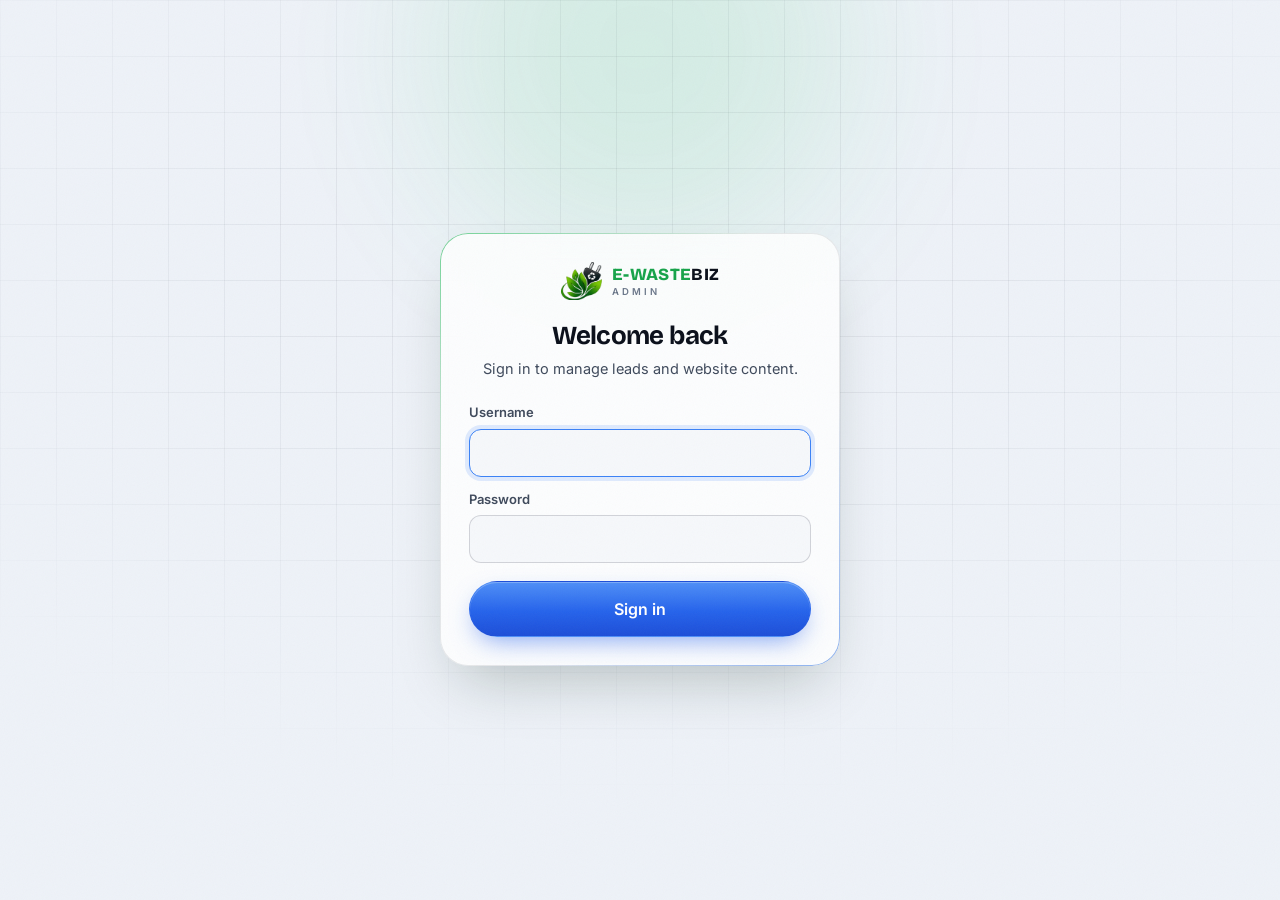
==== commit 76157fbc: "first commit" ====
--- a/admin/index.html
+++ b/admin/index.html
@@ -6,7 +6,7 @@
   <title>Admin · E-WasteBiz</title>
   <meta name="robots" content="noindex, nofollow">
   <link rel="icon" type="image/png" href="../assets/img/favicon.png">
-  <script>var t="dark";try{t=localStorage.getItem("ewb-theme")||"dark"}catch(e){}document.documentElement.dataset.theme=t</script>
+  <script>var t="light";try{t=localStorage.getItem("ewb-theme")||"light"}catch(e){}document.documentElement.dataset.theme=t</script>
   <link rel="preconnect" href="https://fonts.googleapis.com">
   <link rel="preconnect" href="https://fonts.gstatic.com" crossorigin>
   <link href="https://fonts.googleapis.com/css2?family=Bricolage+Grotesque:opsz,wght@12..96,600;12..96,700;12..96,800&family=Instrument+Serif:ital@0;1&family=Inter:wght@400;500;600;700&display=swap" rel="stylesheet">
